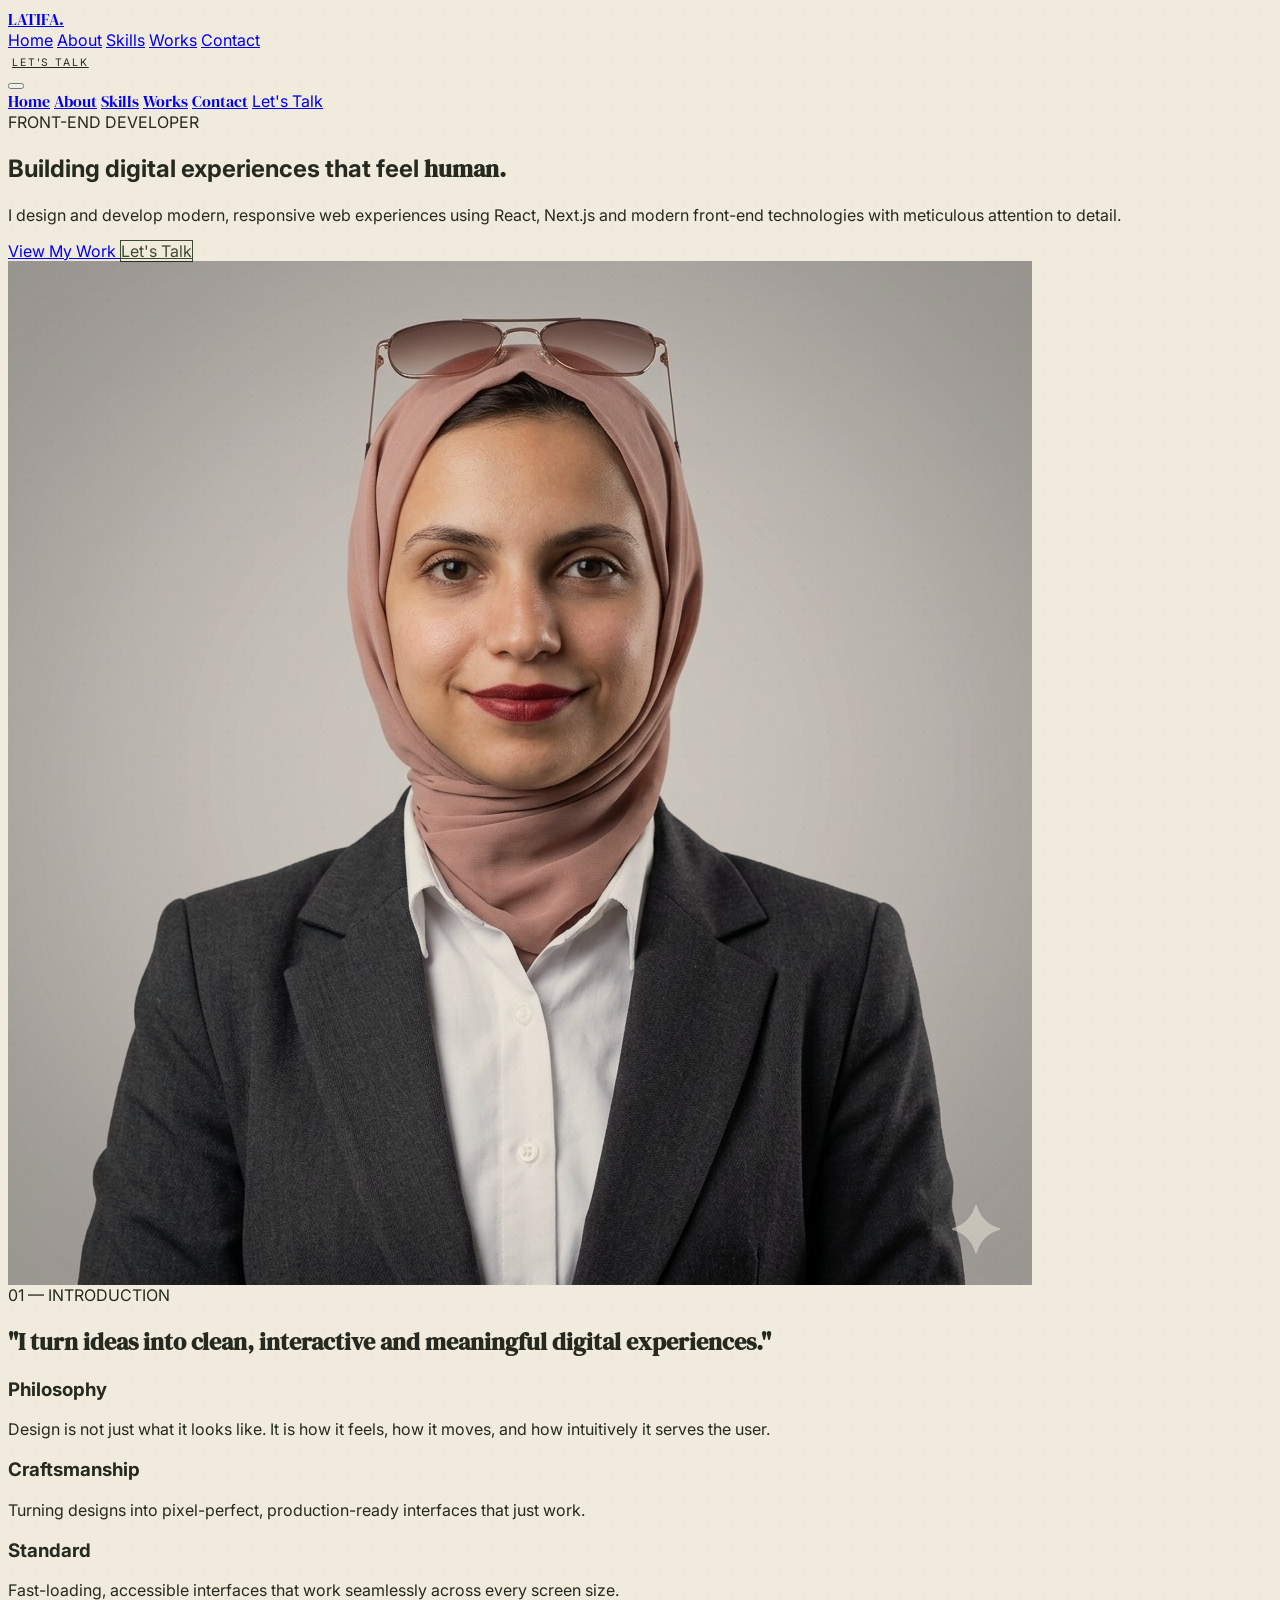
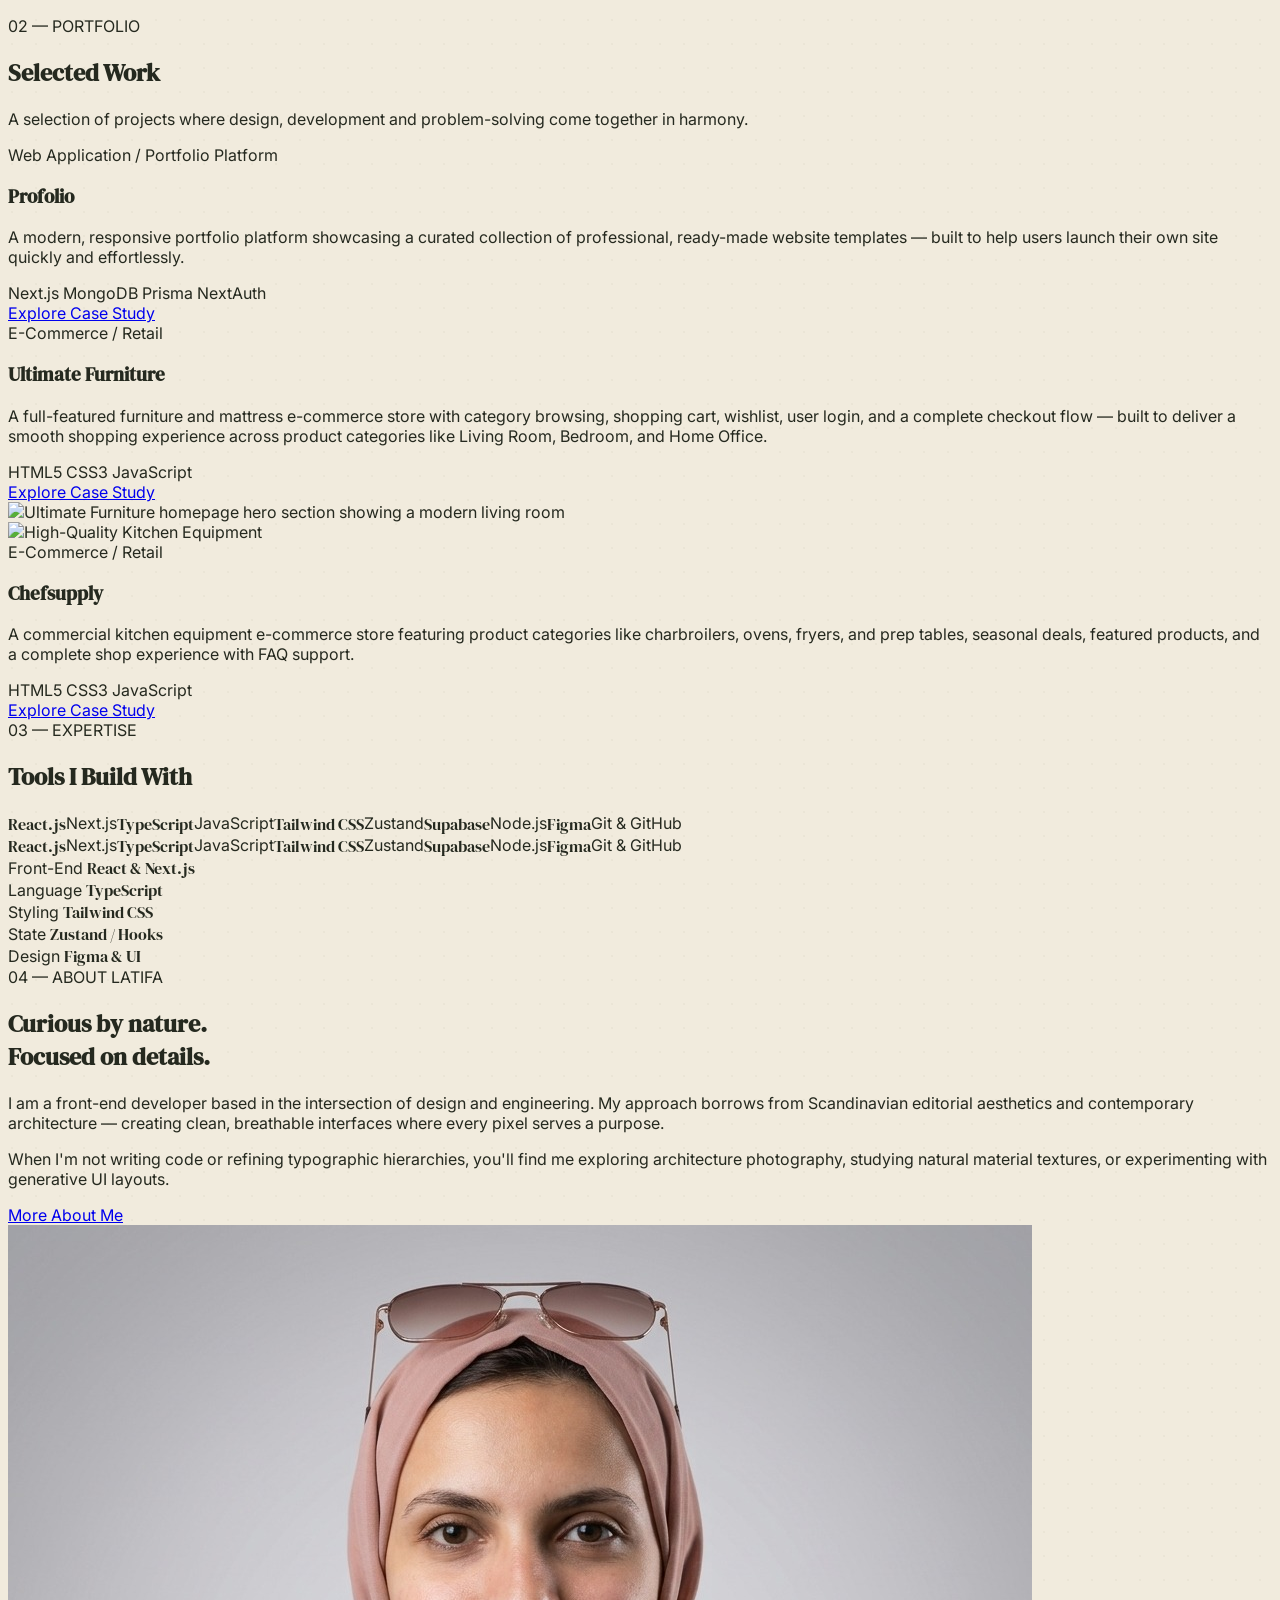
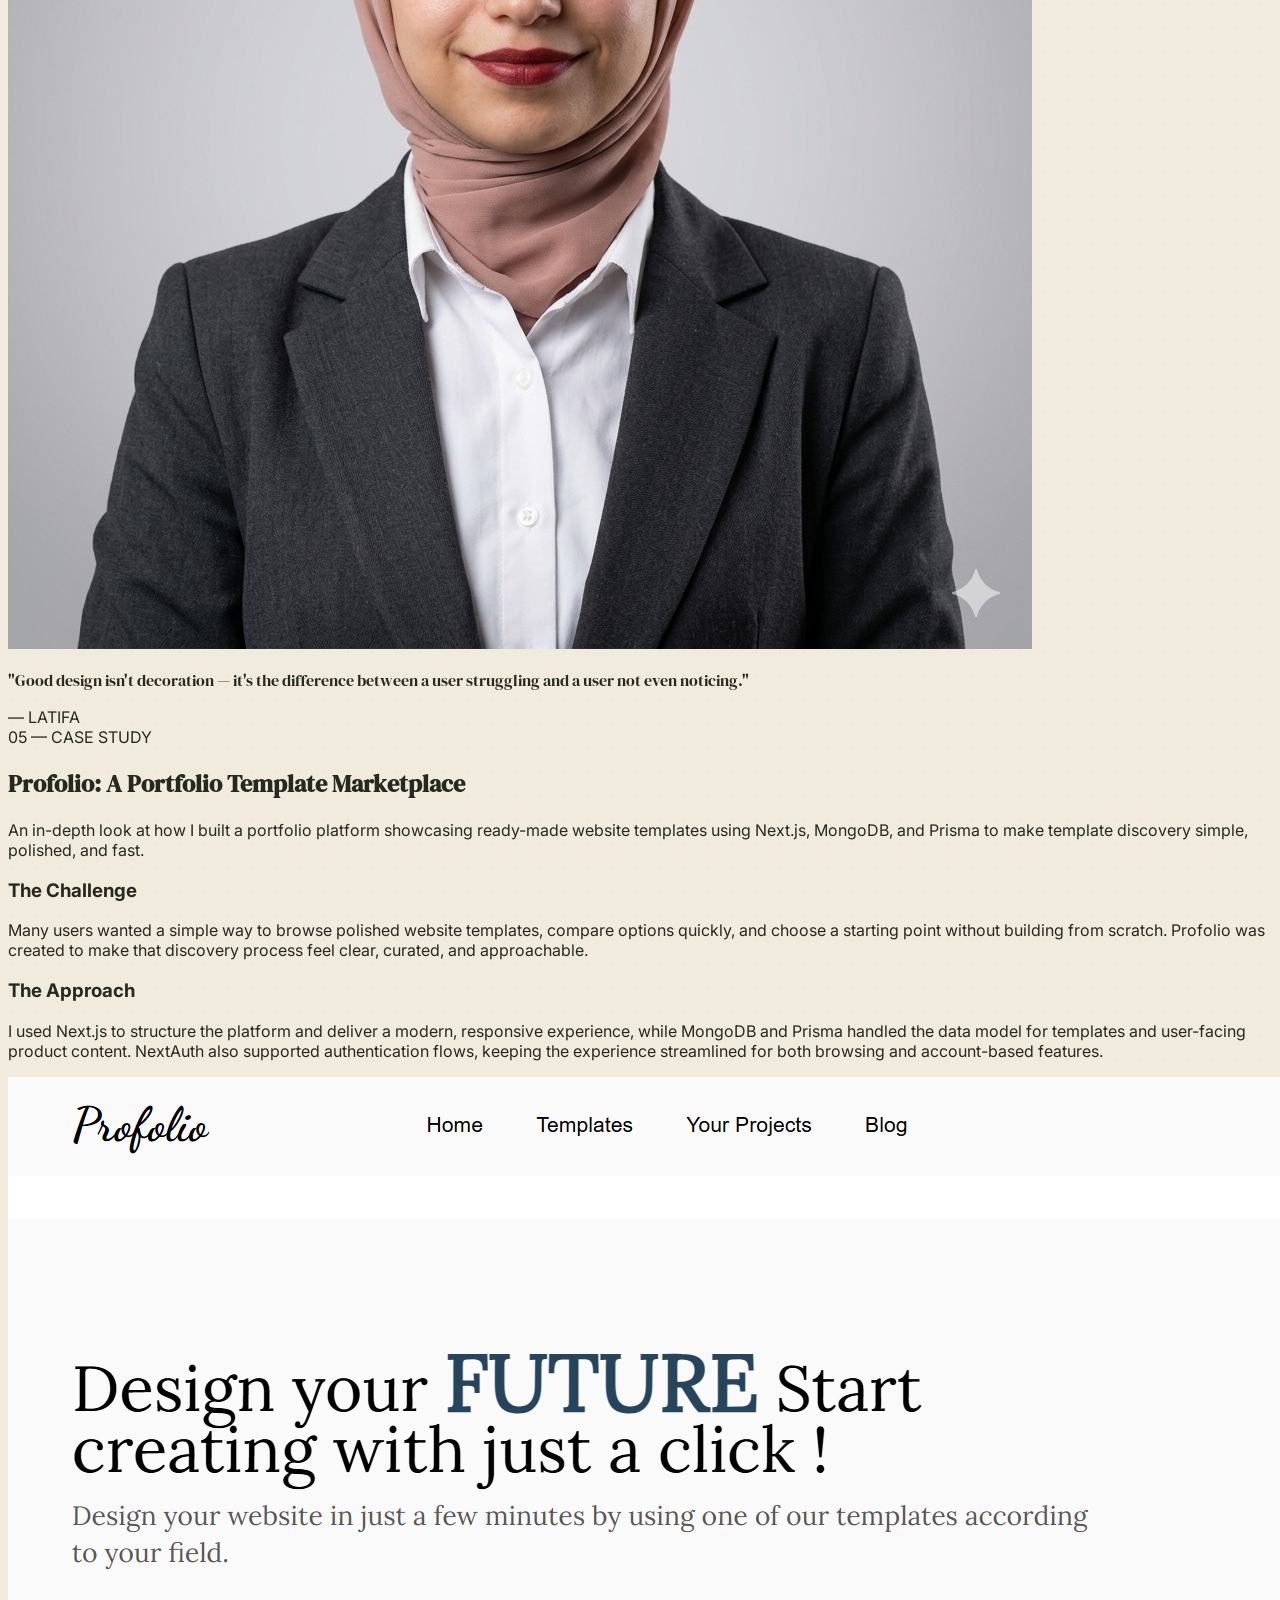
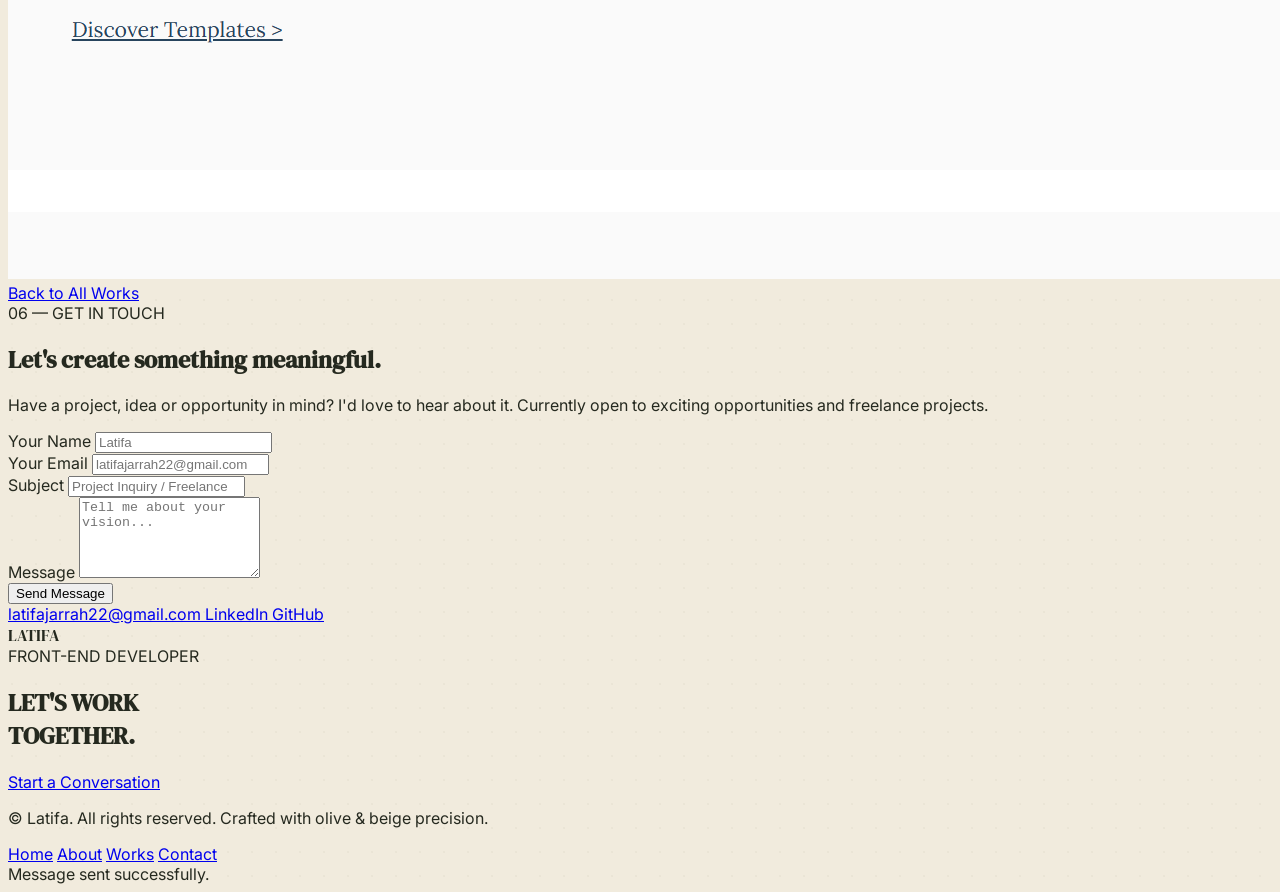
==== index.html @ 16163f0c "Refactor code structure for improved readability and maintainability" ====
<!doctype html>
<html lang="en" class="scroll-smooth">
  <head>
    <meta charset="UTF-8" />
    <meta name="viewport" content="width=device-width, initial-scale=1.0" />
    <meta http-equiv="content-language" content="en" />
    <title>Latifa. — Front-End Developer & Digital Designer</title>
    <meta
      name="description"
      content="Latifa is a front-end developer and digital designer building thoughtful, human-centric web experiences with React, Next.js, and modern creative technologies."
    />
    <meta
      name="keywords"
      content="front-end developer, digital designer, React, Next.js, portfolio, UI/UX, olive and beige aesthetic"
    />
    <meta name="robots" content="index, follow, max-image-preview:large" />
    <meta name="author" content="Latifa" />
    <meta name="generator" content="MotionCraft AI" />
    <meta name="application-name" content="Latifa Portfolio" />

    <meta name="theme-color" content="#3F4932" />
    <meta property="og:type" content="website" />
    <meta
      property="og:title"
      content="Latifa. — Front-End Developer & Digital Designer"
    />
    <meta
      property="og:description"
      content="Latifa is a front-end developer and digital designer building thoughtful, human-centric web experiences with React, Next.js, and modern creative technologies."
    />
    <meta property="og:site_name" content="Latifa." />
    <meta property="og:locale" content="en_US" />

    <meta name="twitter:card" content="summary_large_image" />
    <meta
      name="twitter:title"
      content="Latifa. — Front-End Developer & Digital Designer"
    />
    <meta
      name="twitter:description"
      content="Latifa is a front-end developer and digital designer building thoughtful, human-centric web experiences with React, Next.js, and modern creative technologies."
    />

    <link rel="preconnect" href="https://fonts.googleapis.com" />
    <link rel="preconnect" href="https://fonts.gstatic.com" crossorigin />
    <link
      href="https://fonts.googleapis.com/css2?family=DM+Serif+Display&family=Inter:wght@300;400;500;600&display=swap"
      rel="stylesheet"
    />

    <script src="https://cdn.tailwindcss.com"></script>
    <script src="https://unpkg.com/lucide@0.525.0"></script>

    <style>
      :root {
        --color-primary: #3f4932;
        --color-dark-olive: #293021;
        --color-bg-warm: #f1ebdd;
        --color-bg-soft: #e5ddca;
        --color-bg-light: #f7f3ea;
        --color-text-primary: #25291f;
        --color-text-secondary: #68705b;
        --color-accent: #b5a27a;
        --color-border: #d2c9b5;
      }

      body {
        font-family: "Inter", sans-serif;
        background-color: var(--color-bg-warm);
        color: var(--color-text-primary);
        overflow-x: hidden;
        scrollbar-width: none;
        -ms-overflow-style: none;
      }
      body::-webkit-scrollbar {
        display: none;
      }

      .font-serif-editorial {
        font-family: "DM Serif Display", serif;
      }

      .nav-cta {
        font-size: 0.65rem;
        letter-spacing: 0.18em;
        text-transform: uppercase;
        color: var(--color-text-primary);
        border: none;
        background: transparent;
        padding: 0.35rem 0.25rem;
        transition:
          color 0.3s ease,
          opacity 0.3s ease;
      }

      .nav-cta:hover {
        color: #b5a27a;
      }

      .hero-secondary-cta {
        background: transparent;
        color: #3f4932;
        border: 1px solid #3f4932;
      }

      /* Paper grain texture */
      .paper-texture {
        background-image: radial-gradient(
          rgba(63, 73, 50, 0.04) 1px,
          transparent 0
        );
        background-size: 24px 24px;
      }

      /* Custom cursor */
      .custom-cursor {
        pointer-events: none;
        position: fixed;
        top: 0;
        left: 0;
        z-index: 9999;
        border-radius: 50%;
        transition:
          transform 0.15s ease-out,
          width 0.2s ease,
          height 0.2s ease,
          background-color 0.2s ease;
        transform: translate(-50%, -50%);
      }

      @keyframes marquee {
        0% {
          transform: translateX(0%);
        }
        100% {
          transform: translateX(-50%);
        }
      }

      .animate-marquee {
        display: flex;
        width: 200%;
        animation: marquee 25s linear infinite;
      }
      .animate-marquee:hover {
        animation-play-state: paused;
      }

      .hero-product-img {
        mix-blend-mode: multiply;
        display: block;
      }
    </style>
  </head>
  <body class="paper-texture">
    <!-- Custom Cursor (Desktop Only) -->
    <div
      id="cursor"
      class="custom-cursor hidden lg:block w-3 h-3 bg-[#3F4932] mix-blend-difference"
    ></div>
    <div
      id="cursor-follower"
      class="custom-cursor hidden lg:block w-10 h-10 border border-[#3F4932]/40"
    ></div>

    <!-- Navbar -->
    <header
      class="fixed top-0 left-0 w-full z-50 transition-all duration-300"
      id="navbar"
    >
      <div
        class="max-w-7xl mx-auto px-6 h-20 flex items-center justify-between"
      >
        <a
          href="#home"
          class="font-serif-editorial text-2xl tracking-wider text-[#3F4932] font-bold"
          >LATIFA.</a
        >

        <nav class="hidden md:flex items-center gap-8">
          <a
            href="#home"
            class="nav-link text-sm tracking-widest uppercase text-[#25291F] hover:text-[#B5A27A] transition-colors relative py-1"
            >Home</a
          >
          <a
            href="#about"
            class="nav-link text-sm tracking-widest uppercase text-[#25291F] hover:text-[#B5A27A] transition-colors relative py-1"
            >About</a
          >
          <a
            href="#skills"
            class="nav-link text-sm tracking-widest uppercase text-[#25291F] hover:text-[#B5A27A] transition-colors relative py-1"
            >Skills</a
          >
          <a
            href="#works"
            class="nav-link text-sm tracking-widest uppercase text-[#25291F] hover:text-[#B5A27A] transition-colors relative py-1"
            >Works</a
          >
          <a
            href="#contact"
            class="nav-link text-sm tracking-widest uppercase text-[#25291F] hover:text-[#B5A27A] transition-colors relative py-1"
            >Contact</a
          >
        </nav>

        <div class="hidden md:block">
          <a
            href="mailto:latifajarrah22@gmail.com"
            class="nav-cta interactive-el font-semibold hover:text-[#B5A27A] transition-colors duration-300"
          >
            Let's Talk
          </a>
        </div>

        <!-- Mobile Menu Button -->
        <button
          id="menuBtn"
          class="md:hidden text-[#3F4932] p-2 focus:outline-none"
          aria-label="Toggle menu"
        >
          <i data-lucide="menu" class="w-6 h-6"></i>
        </button>
      </div>
    </header>

    <!-- Mobile Menu Overlay -->
    <div
      id="mobileMenu"
      class="fixed inset-0 bg-[#F1EBDD] z-40 flex flex-col justify-center items-center gap-6 text-center transform translate-x-full transition-transform duration-500 md:hidden"
    >
      <a
        href="#home"
        class="mobile-link font-serif-editorial text-3xl text-[#3F4932]"
        >Home</a
      >
      <a
        href="#about"
        class="mobile-link font-serif-editorial text-3xl text-[#3F4932]"
        >About</a
      >
      <a
        href="#skills"
        class="mobile-link font-serif-editorial text-3xl text-[#3F4932]"
        >Skills</a
      >
      <a
        href="#works"
        class="mobile-link font-serif-editorial text-3xl text-[#3F4932]"
        >Works</a
      >
      <a
        href="#contact"
        class="mobile-link font-serif-editorial text-3xl text-[#3F4932]"
        >Contact</a
      >
      <a
        href="mailto:latifajarrah22@gmail.com"
        class="mt-4 px-8 py-3 bg-[#3F4932] text-[#F1EBDD] text-sm uppercase tracking-widest rounded-full"
        >Let's Talk</a
      >
    </div>

    <main id="home">
      <!-- SECTION 1: MOTION CANVAS HERO -->
      <section
        id="motionSection"
        class="relative bg-[#F1EBDD] pt-20 overflow-hidden"
      >
        <!-- Loading Screen -->
        <div
          id="ls"
          class="absolute inset-0 z-30 bg-[#F1EBDD] flex flex-col items-center justify-center transition-opacity duration-500"
        >
          <div class="font-serif-editorial text-3xl text-[#3F4932] mb-4">
            LATIFA.
          </div>
          <div class="w-48 h-[2px] bg-[#D2C9B5] relative overflow-hidden">
            <div
              id="lb"
              class="absolute left-0 top-0 h-full bg-[#3F4932] w-0 transition-all duration-150"
            ></div>
          </div>
          <p
            id="lt"
            class="text-xs uppercase tracking-widest text-[#68705B] mt-3"
          >
            Loading 0%
          </p>
        </div>

        <div
          class="sticky top-0 pt-20 pb-28 w-full flex items-center justify-center overflow-hidden"
        >
          <!-- <canvas id="motionCanvas" class="absolute inset-0 w-full h-full object-cover opacity-90"></canvas> -->

          <div class="relative z-10 max-w-7xl mx-auto px-6 w-full">
            <div
              class="flex flex-col lg:flex-row items-center lg:items-center gap-8 w-full"
            >
              <div class="lg:w-1/2 text-center lg:text-left">
                <div
                  id="mLabel"
                  class="opacity-0 transition-opacity duration-700 inline-block text-xs uppercase tracking-[0.25em] text-[#68705B] bg-[#E5DDCA]/80 backdrop-blur px-4 py-1.5 rounded-full mb-6 border border-[#D2C9B5]"
                >
                  FRONT-END DEVELOPER
                </div>

                <h1
                  id="mTitle"
                  class="opacity-0 transition-opacity duration-700 text-4xl md:text-6xl lg:text-7xl font-light text-[#25291F] tracking-tight leading-[1.08] mb-6"
                >
                  Building digital experiences that feel
                  <span class="font-serif-editorial italic text-[#3F4932]"
                    >human.</span
                  >
                </h1>

                <p
                  id="mSub"
                  class="opacity-0 transition-opacity duration-700 max-w-xl mx-auto lg:mx-0 text-sm md:text-base text-[#4A4A4A] font-light leading-relaxed mb-6"
                >
                  I design and develop modern, responsive web experiences using
                  React, Next.js and modern front-end technologies with
                  meticulous attention to detail.
                </p>

                <div
                  id="mCta"
                  class="opacity-0 transition-opacity duration-700 flex flex-col sm:flex-row items-center lg:items-start justify-center lg:justify-start gap-4"
                >
                  <a
                    href="#works"
                    class="interactive-el w-full sm:w-auto px-8 py-4 bg-[#3F4932] text-[#F1EBDD] text-xs font-semibold uppercase tracking-widest rounded-full hover:bg-[#293021] transition-all duration-300 flex items-center justify-center gap-3 group"
                  >
                    <span>View My Work</span>
                    <i
                      data-lucide="arrow-right"
                      class="w-4 h-4 group-hover:translate-x-1 transition-transform"
                    ></i>
                  </a>
                  <a
                    href="#contact"
                    class="hero-secondary-cta interactive-el w-full sm:w-auto px-8 py-4 text-xs font-semibold uppercase tracking-widest rounded-full hover:bg-[#3F4932] hover:text-[#F1EBDD] transition-all duration-300"
                  >
                    Let's Talk
                  </a>
                </div>
              </div>

              <div class="lg:w-1/2 flex justify-center lg:justify-end">
                <img
                  id="heroImage"
                  src="assets/images/latifa.jpeg"
                  alt="Latifa portrait"
                  class="hero-product-img rounded-2xl border border-[#D2C9B5] w-72 md:w-96 lg:w-[520px] object-cover shadow-lg z-20"
                />
              </div>
            </div>
          </div>
        </div>
      </section>

      <!-- SECTION 2: INTRO STATEMENT -->
      <section
        class="py-32 bg-[#E5DDCA] text-[#25291F] relative overflow-hidden"
      >
        <div class="max-w-5xl mx-auto px-6">
          <span
            class="text-xs font-semibold uppercase tracking-[0.2em] text-[#68705B] block mb-6"
            >01 — INTRODUCTION</span
          >
          <h2
            class="font-serif-editorial text-4xl md:text-6xl lg:text-7xl leading-[1.15] text-[#25291F] font-normal"
          >
            "I turn ideas into clean, interactive and meaningful digital
            experiences."
          </h2>
          <div
            class="mt-12 grid grid-cols-1 md:grid-cols-3 gap-8 pt-12 border-t border-[#D2C9B5]"
          >
            <div>
              <h3
                class="text-xs uppercase tracking-widest text-[#68705B] mb-2 font-semibold"
              >
                Philosophy
              </h3>
              <p class="text-sm text-[#25291F] leading-relaxed">
                Design is not just what it looks like. It is how it feels, how
                it moves, and how intuitively it serves the user.
              </p>
            </div>
            <div>
              <h3
                class="text-xs uppercase tracking-widest text-[#68705B] mb-2 font-semibold"
              >
                Craftsmanship
              </h3>
              <p class="text-sm text-[#25291F] leading-relaxed">
                Turning designs into pixel-perfect, production-ready interfaces
                that just work.
              </p>
            </div>
            <div>
              <h3
                class="text-xs uppercase tracking-widest text-[#68705B] mb-2 font-semibold"
              >
                Standard
              </h3>
              <p class="text-sm text-[#25291F] leading-relaxed">
                Fast-loading, accessible interfaces that work seamlessly across
                every screen size.
              </p>
            </div>
          </div>
        </div>
      </section>

      <!-- SECTION 3: FEATURED WORK -->
      <section id="works" class="py-32 bg-[#F1EBDD] text-[#25291F]">
        <div class="max-w-7xl mx-auto px-6">
          <div
            class="flex flex-col md:flex-row md:items-end justify-between mb-20"
          >
            <div>
              <span
                class="text-xs font-semibold uppercase tracking-[0.2em] text-[#68705B] block mb-3"
                >02 — PORTFOLIO</span
              >
              <h2
                class="font-serif-editorial text-4xl md:text-6xl text-[#3F4932]"
              >
                Selected Work
              </h2>
            </div>
            <p
              class="text-[#68705B] max-w-md mt-4 md:mt-0 text-sm md:text-base leading-relaxed"
            >
              A selection of projects where design, development and
              problem-solving come together in harmony.
            </p>
          </div>

          <!-- Asymmetric Project Layout -->
          <div class="space-y-24">
            <!-- Project 01 -->
            <article
              class="group grid grid-cols-1 lg:grid-cols-12 gap-8 items-center"
            >
              <div
                class="lg:col-span-7 overflow-hidden rounded-2xl border border-[#D2C9B5] relative aspect-[1/1] lg:aspect-[1.2/1] bg-[#E5DDCA]"
              >
                <div
                  class="absolute inset-0 bg-cover bg-center group-hover:scale-[1.02] transition-transform duration-700"
                  style="
                    background-image: url(&quot;assets/images/image.png&quot;);
                  "
                ></div>
                <div
                  class="absolute inset-0 bg-gradient-to-r from-[#293021]/20 via-transparent to-transparent"
                ></div>
                <div
                  class="absolute inset-0 bg-[#3F4932]/10 opacity-0 group-hover:opacity-100 transition-opacity duration-500"
                ></div>
              </div>
              <div
                class="lg:col-span-5 lg:pl-6 lg:pr-2 flex flex-col justify-center"
              >
                <span
                  class="text-xs uppercase tracking-widest text-[#68705B] block mb-2"
                  >Web Application / Portfolio Platform</span
                >
                <h3
                  class="font-serif-editorial text-3xl md:text-4xl text-[#3F4932] mb-4"
                >
                  Profolio
                </h3>
                <p
                  class="text-[#4A4A4A] text-sm md:text-base leading-relaxed mb-6"
                >
                  A modern, responsive portfolio platform showcasing a curated
                  collection of professional, ready-made website templates —
                  built to help users launch their own site quickly and
                  effortlessly.
                </p>
                <div class="flex flex-wrap gap-2 mb-8">
                  <span
                    class="text-xs px-3 py-1 rounded-full border border-[#D2C9B5] text-[#25291F]"
                    >Next.js</span
                  >
                  <span
                    class="text-xs px-3 py-1 rounded-full border border-[#D2C9B5] text-[#25291F]"
                    >MongoDB</span
                  >
                  <span
                    class="text-xs px-3 py-1 rounded-full border border-[#D2C9B5] text-[#25291F]"
                    >Prisma</span
                  >
                  <span
                    class="text-xs px-3 py-1 rounded-full border border-[#D2C9B5] text-[#25291F]"
                    >NextAuth</span
                  >
                </div>
                <a
                  href="https://github.com/LatifaAlJarrah/Profolio"
                  class="interactive-el inline-flex items-center gap-3 text-xs uppercase tracking-widest font-semibold text-[#3F4932] group-hover:text-[#B5A27A] transition-colors"
                >
                  <span>Explore Case Study</span>
                  <i
                    data-lucide="arrow-right"
                    class="w-4 h-4 transform group-hover:translate-x-1 transition-transform"
                  ></i>
                </a>
              </div>
            </article>

            <!-- Project 02 (Reversed) -->
            <article
              class="group grid grid-cols-1 lg:grid-cols-12 gap-8 items-center"
            >
              <div class="lg:col-span-5 lg:pr-6 order-2 lg:order-1">
                <span
                  class="text-xs uppercase tracking-widest text-[#68705B] block mb-2"
                  >E-Commerce / Retail</span
                >
                <h3
                  class="font-serif-editorial text-3xl md:text-4xl text-[#3F4932] mb-4"
                >
                  Ultimate Furniture
                </h3>
                <p
                  class="text-[#68705B] text-sm md:text-base leading-relaxed mb-6"
                >
                  A full-featured furniture and mattress e-commerce store with
                  category browsing, shopping cart, wishlist, user login, and a
                  complete checkout flow — built to deliver a smooth shopping
                  experience across product categories like Living Room,
                  Bedroom, and Home Office.
                </p>
                <div class="flex flex-wrap gap-2 mb-8">
                  <span
                    class="text-xs px-3 py-1 rounded-full border border-[#D2C9B5] text-[#25291F]"
                    >HTML5</span
                  >
                  <span
                    class="text-xs px-3 py-1 rounded-full border border-[#D2C9B5] text-[#25291F]"
                    >CSS3</span
                  >
                  <span
                    class="text-xs px-3 py-1 rounded-full border border-[#D2C9B5] text-[#25291F]"
                    >JavaScript</span
                  >
                </div>
                <a
                  href="https://furniture-store-snowy-ten.vercel.app/"
                  class="interactive-el inline-flex items-center gap-3 text-xs uppercase tracking-widest font-semibold text-[#3F4932] group-hover:text-[#B5A27A] transition-colors"
                >
                  <span>Explore Case Study</span>
                  <i
                    data-lucide="arrow-right"
                    class="w-4 h-4 transform group-hover:translate-x-1 transition-transform"
                  ></i>
                </a>
              </div>
              <div
                class="lg:col-span-7 overflow-hidden rounded-2xl border border-[#D2C9B5] relative aspect-[16/10] bg-[#E5DDCA] order-1 lg:order-2"
              >
                <img
                  src="https://furniture-store-snowy-ten.vercel.app/src/assets/images/home-slide1.jpg"
                  alt="Ultimate Furniture homepage hero section showing a modern living room"
                  class="w-full h-full object-cover group-hover:scale-105 transition-transform duration-700 filter saturate-[0.85] group-hover:saturate-100"
                  loading="lazy"
                />
                <div
                  class="absolute inset-0 bg-[#3F4932]/10 opacity-0 group-hover:opacity-100 transition-opacity duration-500"
                ></div>
              </div>
            </article>

            <!-- Project 03 (Full-Width Immersive) -->
            <article
              class="group relative rounded-2xl overflow-hidden border border-[#D2C9B5] bg-[#E5DDCA] aspect-[21/9]"
            >
              <img
                src="https://chef-supply-mocha.vercel.app/src/assets/images/banner-image.jpg"
                alt="High-Quality Kitchen Equipment"
                class="w-full h-full object-cover group-hover:scale-105 transition-transform duration-700 filter saturate-[0.85] group-hover:saturate-100"
                loading="lazy"
              />
              <div
                class="absolute inset-0 bg-gradient-to-t from-[#293021]/90 via-[#293021]/30 to-transparent flex flex-col justify-end p-8 md:p-12"
              >
                <span
                  class="text-xs uppercase tracking-widest text-[#B5A27A] block mb-2"
                  >E-Commerce / Retail</span
                >
                <h3
                  class="font-serif-editorial text-3xl md:text-5xl text-[#F1EBDD] mb-4"
                >
                  Chefsupply
                </h3>
                <p
                  class="text-[#E5DDCA] text-sm md:text-base max-w-2xl leading-relaxed mb-6"
                >
                  A commercial kitchen equipment e-commerce store featuring
                  product categories like charbroilers, ovens, fryers, and prep
                  tables, seasonal deals, featured products, and a complete shop
                  experience with FAQ support.
                </p>
                <div class="flex items-center justify-between flex-wrap gap-4">
                  <div class="flex flex-wrap gap-2">
                    <span
                      class="text-xs px-3 py-1 rounded-full border border-[#B5A27A]/30 text-[#F1EBDD]"
                      >HTML5</span
                    >
                    <span
                      class="text-xs px-3 py-1 rounded-full border border-[#B5A27A]/30 text-[#F1EBDD]"
                      >CSS3</span
                    >
                    <span
                      class="text-xs px-3 py-1 rounded-full border border-[#B5A27A]/30 text-[#F1EBDD]"
                      >JavaScript</span
                    >
                  </div>
                  <a
                    href="https://chef-supply-mocha.vercel.app/"
                    class="interactive-el inline-flex items-center gap-3 text-xs uppercase tracking-widest font-semibold text-[#F1EBDD] hover:text-[#B5A27A] transition-colors"
                  >
                    <span>Explore Case Study</span>
                    <i
                      data-lucide="arrow-right"
                      class="w-4 h-4 transform group-hover:translate-x-1 transition-transform"
                    ></i>
                  </a>
                </div>
              </div>
            </article>
          </div>
        </div>
      </section>

      <!-- SECTION 4: SKILLS MARQUEE -->
      <section
        id="skills"
        class="py-28 bg-[#3F4932] text-[#F1EBDD] overflow-hidden"
      >
        <div class="max-w-7xl mx-auto px-6 mb-16 text-center">
          <span
            class="text-xs font-semibold uppercase tracking-[0.2em] text-[#B5A27A] block mb-3"
            >03 — EXPERTISE</span
          >
          <h2 class="font-serif-editorial text-4xl md:text-5xl text-[#F1EBDD]">
            Tools I Build With
          </h2>
        </div>

        <!-- Scrolling Marquee -->
        <div
          class="relative w-full overflow-hidden flex whitespace-nowrap py-4 border-y border-[#B5A27A]/20"
        >
          <div class="animate-marquee flex gap-8 items-center">
            <span
              class="text-2xl md:text-4xl font-serif-editorial italic text-[#B5A27A] px-6"
              >React.js</span
            >
            <span class="text-2xl md:text-4xl font-light tracking-wider px-6"
              >Next.js</span
            >
            <span
              class="text-2xl md:text-4xl font-serif-editorial italic text-[#B5A27A] px-6"
              >TypeScript</span
            >
            <span class="text-2xl md:text-4xl font-light tracking-wider px-6"
              >JavaScript</span
            >
            <span
              class="text-2xl md:text-4xl font-serif-editorial italic text-[#B5A27A] px-6"
              >Tailwind CSS</span
            >
            <span class="text-2xl md:text-4xl font-light tracking-wider px-6"
              >Zustand</span
            >
            <span
              class="text-2xl md:text-4xl font-serif-editorial italic text-[#B5A27A] px-6"
              >Supabase</span
            >
            <span class="text-2xl md:text-4xl font-light tracking-wider px-6"
              >Node.js</span
            >
            <span
              class="text-2xl md:text-4xl font-serif-editorial italic text-[#B5A27A] px-6"
              >Figma</span
            >
            <span class="text-2xl md:text-4xl font-light tracking-wider px-6"
              >Git & GitHub</span
            >
          </div>
          <div
            class="animate-marquee flex gap-8 items-center"
            aria-hidden="true"
          >
            <span
              class="text-2xl md:text-4xl font-serif-editorial italic text-[#B5A27A] px-6"
              >React.js</span
            >
            <span class="text-2xl md:text-4xl font-light tracking-wider px-6"
              >Next.js</span
            >
            <span
              class="text-2xl md:text-4xl font-serif-editorial italic text-[#B5A27A] px-6"
              >TypeScript</span
            >
            <span class="text-2xl md:text-4xl font-light tracking-wider px-6"
              >JavaScript</span
            >
            <span
              class="text-2xl md:text-4xl font-serif-editorial italic text-[#B5A27A] px-6"
              >Tailwind CSS</span
            >
            <span class="text-2xl md:text-4xl font-light tracking-wider px-6"
              >Zustand</span
            >
            <span
              class="text-2xl md:text-4xl font-serif-editorial italic text-[#B5A27A] px-6"
              >Supabase</span
            >
            <span class="text-2xl md:text-4xl font-light tracking-wider px-6"
              >Node.js</span
            >
            <span
              class="text-2xl md:text-4xl font-serif-editorial italic text-[#B5A27A] px-6"
              >Figma</span
            >
            <span class="text-2xl md:text-4xl font-light tracking-wider px-6"
              >Git & GitHub</span
            >
          </div>
        </div>

        <!-- Static Tag Grid -->
        <div
          class="max-w-5xl mx-auto px-6 mt-16 grid grid-cols-2 sm:grid-cols-3 md:grid-cols-5 gap-4"
        >
          <div
            class="border border-[#B5A27A]/30 rounded-xl p-4 text-center hover:bg-[#F1EBDD] hover:text-[#3F4932] transition-all duration-300"
          >
            <span class="text-xs uppercase tracking-widest block font-medium"
              >Front-End</span
            >
            <span class="text-sm font-serif-editorial mt-1 block"
              >React & Next.js</span
            >
          </div>
          <div
            class="border border-[#B5A27A]/30 rounded-xl p-4 text-center hover:bg-[#F1EBDD] hover:text-[#3F4932] transition-all duration-300"
          >
            <span class="text-xs uppercase tracking-widest block font-medium"
              >Language</span
            >
            <span class="text-sm font-serif-editorial mt-1 block"
              >TypeScript</span
            >
          </div>
          <div
            class="border border-[#B5A27A]/30 rounded-xl p-4 text-center hover:bg-[#F1EBDD] hover:text-[#3F4932] transition-all duration-300"
          >
            <span class="text-xs uppercase tracking-widest block font-medium"
              >Styling</span
            >
            <span class="text-sm font-serif-editorial mt-1 block"
              >Tailwind CSS</span
            >
          </div>
          <div
            class="border border-[#B5A27A]/30 rounded-xl p-4 text-center hover:bg-[#F1EBDD] hover:text-[#3F4932] transition-all duration-300"
          >
            <span class="text-xs uppercase tracking-widest block font-medium"
              >State</span
            >
            <span class="text-sm font-serif-editorial mt-1 block"
              >Zustand / Hooks</span
            >
          </div>
          <div
            class="border border-[#B5A27A]/30 rounded-xl p-4 text-center hover:bg-[#F1EBDD] hover:text-[#3F4932] transition-all duration-300"
          >
            <span class="text-xs uppercase tracking-widest block font-medium"
              >Design</span
            >
            <span class="text-sm font-serif-editorial mt-1 block"
              >Figma & UI</span
            >
          </div>
        </div>
      </section>

      <!-- SECTION 5: ABOUT PREVIEW -->
      <section id="about" class="py-32 bg-[#F1EBDD] text-[#25291F]">
        <div class="max-w-7xl mx-auto px-6">
          <div class="grid grid-cols-1 lg:grid-cols-12 gap-12 items-center">
            <div class="lg:col-span-6">
              <span
                class="text-xs font-semibold uppercase tracking-[0.2em] text-[#68705B] block mb-3"
                >04 — ABOUT LATIFA</span
              >
              <h2
                class="font-serif-editorial text-4xl md:text-6xl text-[#3F4932] leading-[1.15] mb-8"
              >
                Curious by nature.<br />Focused on details.
              </h2>
              <div class="w-20 h-[1px] bg-[#D2C9B5] mb-8"></div>
              <p class="text-[#4A4A4A] text-base leading-relaxed mb-6">
                I am a front-end developer based in the intersection of design
                and engineering. My approach borrows from Scandinavian editorial
                aesthetics and contemporary architecture — creating clean,
                breathable interfaces where every pixel serves a purpose.
              </p>
              <p class="text-[#4A4A4A] text-base leading-relaxed mb-10">
                When I'm not writing code or refining typographic hierarchies,
                you'll find me exploring architecture photography, studying
                natural material textures, or experimenting with generative UI
                layouts.
              </p>
              <a
                href="#about-detail"
                class="interactive-el inline-flex items-center gap-3 text-xs uppercase tracking-widest font-semibold text-[#3F4932] hover:text-[#B5A27A] group"
              >
                <span>More About Me</span>
                <i
                  data-lucide="arrow-right"
                  class="w-4 h-4 transform group-hover:translate-x-1 transition-transform"
                ></i>
              </a>
            </div>

            <div class="lg:col-span-6 relative">
              <div class="relative mx-auto max-w-md lg:max-w-none">
                <div
                  class="aspect-[4/5] rounded-2xl overflow-hidden border border-[#D2C9B5] shadow-sm bg-[#E5DDCA]"
                >
                  <img
                    src="assets/images/latifa.jpeg"
                    alt="Latifa portrait"
                    class="w-full h-full object-cover filter saturate-[0.85]"
                    loading="lazy"
                  />
                </div>
                <div
                  class="absolute -bottom-6 -left-6 bg-[#3F4932] text-[#F1EBDD] p-6 rounded-2xl max-w-xs shadow-lg hidden sm:block"
                >
                  <p class="font-serif-editorial italic text-lg mb-1">
                    "Good design isn't decoration — it's the difference between
                    a user struggling and a user not even noticing."
                  </p>
                  <span
                    class="text-[10px] uppercase tracking-widest text-[#B5A27A]"
                    >— LATIFA</span
                  >
                </div>
              </div>
            </div>
          </div>
        </div>
      </section>

      <!-- SECTION 6: PROJECT CASE STUDY HIGHLIGHT -->
      <section id="project-detail" class="py-32 bg-[#E5DDCA] text-[#25291F]">
        <div class="max-w-5xl mx-auto px-6">
          <span
            class="text-xs font-semibold uppercase tracking-[0.2em] text-[#68705B] block mb-3"
            >05 — CASE STUDY</span
          >
          <h2
            class="font-serif-editorial text-4xl md:text-6xl text-[#3F4932] mb-6"
          >
            Profolio: A Portfolio Template Marketplace
          </h2>
          <p class="text-lg text-[#68705B] leading-relaxed mb-12">
            An in-depth look at how I built a portfolio platform showcasing
            ready-made website templates using Next.js, MongoDB, and Prisma to
            make template discovery simple, polished, and fast.
          </p>

          <div class="grid grid-cols-1 md:grid-cols-2 gap-8 mb-16">
            <div class="bg-[#F1EBDD] p-8 rounded-2xl border border-[#D2C9B5]">
              <h3
                class="text-xs uppercase tracking-widest font-semibold text-[#3F4932] mb-3"
              >
                The Challenge
              </h3>
              <p class="text-sm text-[#4A4A4A] leading-relaxed">
                Many users wanted a simple way to browse polished website
                templates, compare options quickly, and choose a starting point
                without building from scratch. Profolio was created to make that
                discovery process feel clear, curated, and approachable.
              </p>
            </div>
            <div class="bg-[#F1EBDD] p-8 rounded-2xl border border-[#D2C9B5]">
              <h3
                class="text-xs uppercase tracking-widest font-semibold text-[#3F4932] mb-3"
              >
                The Approach
              </h3>
              <p class="text-sm text-[#4A4A4A] leading-relaxed">
                I used Next.js to structure the platform and deliver a modern,
                responsive experience, while MongoDB and Prisma handled the data
                model for templates and user-facing product content. NextAuth
                also supported authentication flows, keeping the experience
                streamlined for both browsing and account-based features.
              </p>
            </div>
          </div>

          <div
            class="rounded-2xl overflow-hidden border border-[#D2C9B5] aspect-[16/9] mb-12 bg-[#F1EBDD]"
          >
            <img
              src="assets/images/image.png"
              alt="Profolio homepage and template gallery interface"
              class="w-full h-full object-cover"
              loading="lazy"
            />
          </div>

          <div class="text-center">
            <a
              href="#works"
              class="interactive-el inline-flex items-center gap-2 text-xs uppercase tracking-widest font-semibold text-[#3F4932] hover:text-[#B5A27A]"
            >
              <i data-lucide="arrow-left" class="w-4 h-4"></i>
              <span>Back to All Works</span>
            </a>
          </div>
        </div>
      </section>

      <!-- SECTION 7: CONTACT -->
      <section id="contact" class="py-32 bg-[#3F4932] text-[#F1EBDD] relative">
        <div class="max-w-4xl mx-auto px-6">
          <div class="text-center mb-16">
            <span
              class="text-xs font-semibold uppercase tracking-[0.2em] text-[#B5A27A] block mb-3"
              >06 — GET IN TOUCH</span
            >
            <h2
              class="font-serif-editorial text-4xl md:text-6xl text-[#F1EBDD] mb-4"
            >
              Let's create something meaningful.
            </h2>
            <p
              class="text-[#E5DDCA]/80 text-sm md:text-base max-w-lg mx-auto leading-relaxed"
            >
              Have a project, idea or opportunity in mind? I'd love to hear
              about it. Currently open to exciting opportunities and freelance
              projects.
            </p>
          </div>

          <form
            id="contactForm"
            class="space-y-6 max-w-2xl mx-auto bg-[#293021] p-8 md:p-12 rounded-2xl border border-[#B5A27A]/30"
          >
            <div class="grid grid-cols-1 md:grid-cols-2 gap-6">
              <div>
                <label
                  for="name"
                  class="block text-xs uppercase tracking-widest text-[#B5A27A] mb-2"
                  >Your Name</label
                >
                <input
                  type="text"
                  id="name"
                  required
                  class="w-full bg-[#3F4932]/50 border border-[#B5A27A]/30 rounded-lg px-4 py-3 text-[#F1EBDD] focus:outline-none focus:border-[#B5A27A] transition-colors text-sm"
                  placeholder="Latifa"
                />
              </div>
              <div>
                <label
                  for="email"
                  class="block text-xs uppercase tracking-widest text-[#B5A27A] mb-2"
                  >Your Email</label
                >
                <input
                  type="email"
                  id="email"
                  required
                  class="w-full bg-[#3F4932]/50 border border-[#B5A27A]/30 rounded-lg px-4 py-3 text-[#F1EBDD] focus:outline-none focus:border-[#B5A27A] transition-colors text-sm"
                  placeholder="latifajarrah22@gmail.com"
                />
              </div>
            </div>
            <div>
              <label
                for="subject"
                class="block text-xs uppercase tracking-widest text-[#B5A27A] mb-2"
                >Subject</label
              >
              <input
                type="text"
                id="subject"
                required
                class="w-full bg-[#3F4932]/50 border border-[#B5A27A]/30 rounded-lg px-4 py-3 text-[#F1EBDD] focus:outline-none focus:border-[#B5A27A] transition-colors text-sm"
                placeholder="Project Inquiry / Freelance"
              />
            </div>
            <div>
              <label
                for="message"
                class="block text-xs uppercase tracking-widest text-[#B5A27A] mb-2"
                >Message</label
              >
              <textarea
                id="message"
                rows="5"
                required
                class="w-full bg-[#3F4932]/50 border border-[#B5A27A]/30 rounded-lg px-4 py-3 text-[#F1EBDD] focus:outline-none focus:border-[#B5A27A] transition-colors text-sm resize-none"
                placeholder="Tell me about your vision..."
              ></textarea>
            </div>
            <button
              type="submit"
              class="interactive-el w-full py-4 bg-[#F1EBDD] text-[#25291F] text-xs font-semibold uppercase tracking-widest rounded-lg hover:bg-[#B5A27A] hover:text-[#25291F] transition-all duration-300"
            >
              Send Message
            </button>
          </form>

          <!-- Contact Links / Details -->
          <div
            class="mt-16 flex flex-wrap justify-center items-center gap-8 text-sm text-[#E5DDCA]"
          >
            <a
              href="mailto:latifajarrah22@gmail.com"
              class="interactive-el hover:text-[#B5A27A] transition-colors flex items-center gap-2"
            >
              <i data-lucide="mail" class="w-4 h-4 text-[#B5A27A]"></i>
              <span>latifajarrah22@gmail.com</span>
            </a>
            <a
              href="https://www.linkedin.com/in/latifaaljarrah/"
              target="_blank"
              rel="noopener noreferrer"
              class="interactive-el hover:text-[#B5A27A] transition-colors flex items-center gap-2"
            >
              <i data-lucide="linkedin" class="w-4 h-4 text-[#B5A27A]"></i>
              <span>LinkedIn</span>
            </a>
            <a
              href="https://github.com/LatifaAlJarrah"
              target="_blank"
              rel="noopener noreferrer"
              class="interactive-el hover:text-[#B5A27A] transition-colors flex items-center gap-2"
            >
              <i data-lucide="github" class="w-4 h-4 text-[#B5A27A]"></i>
              <span>GitHub</span>
            </a>
          </div>
        </div>
      </section>
    </main>

    <!-- Footer -->
    <footer
      class="bg-[#293021] text-[#F1EBDD] py-20 relative overflow-hidden border-t border-[#3F4932]"
    >
      <!-- Oversized watermark background -->
      <div
        class="absolute inset-0 flex items-center justify-center pointer-events-none select-none opacity-[0.03]"
      >
        <span
          class="font-serif-editorial text-[22vw] tracking-wider text-[#F1EBDD]"
          >LATIFA</span
        >
      </div>

      <div class="max-w-7xl mx-auto px-6 relative z-10">
        <div
          class="flex flex-col md:flex-row justify-between items-start md:items-end mb-16"
        >
          <div>
            <span
              class="text-xs font-semibold uppercase tracking-[0.2em] text-[#B5A27A] block mb-3"
              >FRONT-END DEVELOPER</span
            >
            <h2
              class="font-serif-editorial text-4xl md:text-7xl text-[#F1EBDD]"
            >
              LET'S WORK<br />TOGETHER.
            </h2>
          </div>
          <div class="mt-8 md:mt-0">
            <a
              href="mailto:latifajarrah22@gmail.com"
              class="interactive-el px-8 py-4 bg-[#3F4932] text-[#F1EBDD] text-xs font-semibold uppercase tracking-widest rounded-full hover:bg-[#B5A27A] hover:text-[#25291F] transition-all duration-300 inline-block"
            >
              Start a Conversation
            </a>
          </div>
        </div>

        <div
          class="pt-8 border-t border-[#3F4932] flex flex-col md:flex-row items-center justify-between text-xs text-[#E5DDCA]/60 gap-4"
        >
          <p>
            © <span id="currentYear"></span> Latifa. All rights reserved.
            Crafted with olive & beige precision.
          </p>
          <div class="flex gap-6 uppercase tracking-widest">
            <a href="#home" class="hover:text-[#B5A27A] transition-colors"
              >Home</a
            >
            <a href="#about" class="hover:text-[#B5A27A] transition-colors"
              >About</a
            >
            <a href="#works" class="hover:text-[#B5A27A] transition-colors"
              >Works</a
            >
            <a href="#contact" class="hover:text-[#B5A27A] transition-colors"
              >Contact</a
            >
          </div>
        </div>
      </div>
    </footer>

    <!-- Custom Toast Notification -->
    <div
      id="toast"
      class="fixed bottom-6 right-6 z-50 bg-[#293021] text-[#F1EBDD] px-6 py-4 rounded-xl border border-[#B5A27A]/40 shadow-xl transform translate-y-16 opacity-0 transition-all duration-300 flex items-center gap-3"
    >
      <i data-lucide="check-circle" class="w-5 h-5 text-[#B5A27A]"></i>
      <span id="toastText" class="text-xs uppercase tracking-widest"
        >Message sent successfully.</span
      >
    </div>

    <!-- Lucide Icons Initialization -->
    <script>
      document.addEventListener("DOMContentLoaded", function () {
        lucide.createIcons();
        document.getElementById("currentYear").textContent =
          new Date().getFullYear();
      });
    </script>

    <!-- Custom Interaction Scripts -->
    <script>
      // Custom Cursor
      const cursor = document.getElementById("cursor");
      const follower = document.getElementById("cursor-follower");
      let mouseX = 0,
        mouseY = 0;
      let cursorX = 0,
        cursorY = 0;
      let followerX = 0,
        followerY = 0;

      window.addEventListener("mousemove", (e) => {
        mouseX = e.clientX;
        mouseY = e.clientY;
      });

      function renderCursor() {
        cursorX += (mouseX - cursorX) * 0.2;
        cursorY += (mouseY - cursorY) * 0.2;
        followerX += (mouseX - followerX) * 0.1;
        followerY += (mouseY - followerY) * 0.1;

        if (cursor && follower) {
          cursor.style.transform = `translate(${cursorX}px, ${cursorY}px) translate(-50%, -50%)`;
          follower.style.transform = `translate(${followerX}px, ${followerY}px) translate(-50%, -50%)`;
        }
        requestAnimationFrame(renderCursor);
      }
      requestAnimationFrame(renderCursor);

      // Interactive Hover expansion
      document.querySelectorAll(".interactive-el, a, button").forEach((el) => {
        el.addEventListener("mouseenter", () => {
          if (follower) {
            follower.style.width = "60px";
            follower.style.height = "60px";
            follower.style.borderColor = "#B5A27A";
          }
        });
        el.addEventListener("mouseleave", () => {
          if (follower) {
            follower.style.width = "40px";
            follower.style.height = "40px";
            follower.style.borderColor = "rgba(63, 73, 50, 0.4)";
          }
        });
      });

      // Mobile Menu Toggle
      const menuBtn = document.getElementById("menuBtn");
      const mobileMenu = document.getElementById("mobileMenu");
      const mobileLinks = document.querySelectorAll(".mobile-link");

      function toggleMenu() {
        const isOpen = mobileMenu.classList.contains("translate-x-full");
        if (isOpen) {
          mobileMenu.classList.remove("translate-x-full");
          mobileMenu.classList.add("translate-x-0");
        } else {
          mobileMenu.classList.add("translate-x-full");
          mobileMenu.classList.remove("translate-x-0");
        }
      }

      if (menuBtn) menuBtn.addEventListener("click", toggleMenu);
      mobileLinks.forEach((link) => {
        link.addEventListener("click", toggleMenu);
      });

      // Navbar Scroll Effect
      const navbar = document.getElementById("navbar");
      window.addEventListener("scroll", () => {
        if (window.scrollY > 40) {
          navbar.classList.add(
            "bg-[#F1EBDD]/90",
            "backdrop-blur-md",
            "shadow-sm",
            "border-b",
            "border-[#D2C9B5]/60",
          );
        } else {
          navbar.classList.remove(
            "bg-[#F1EBDD]/90",
            "backdrop-blur-md",
            "shadow-sm",
            "border-b",
            "border-[#D2C9B5]/60",
          );
        }
      });

      // Custom Toast Form Handler
      const contactForm = document.getElementById("contactForm");
      const toast = document.getElementById("toast");
      const toastText = document.getElementById("toastText");

      function showToast(msg) {
        if (toastText) toastText.textContent = msg;
        toast.classList.remove("translate-y-16", "opacity-0");
        setTimeout(() => {
          toast.classList.add("translate-y-16", "opacity-0");
        }, 3500);
      }

      if (contactForm) {
        contactForm.addEventListener("submit", (e) => {
          e.preventDefault();
          showToast("Message sent successfully. Thank you!");
          contactForm.reset();
        });
      }
    </script>

    <!-- Motion Canvas Engine -->
    <script>
      (function () {
        const FRAMES = [
          "../frames/frame_0000.webp",
          "../frames/frame_0001.webp",
          "../frames/frame_0002.webp",
          "../frames/frame_0003.webp",
          "../frames/frame_0004.webp",
          "../frames/frame_0005.webp",
          "../frames/frame_0006.webp",
          "../frames/frame_0007.webp",
          "../frames/frame_0008.webp",
          "../frames/frame_0009.webp",
          "../frames/frame_0010.webp",
          "../frames/frame_0011.webp",
          "../frames/frame_0012.webp",
          "../frames/frame_0013.webp",
          "../frames/frame_0014.webp",
          "../frames/frame_0015.webp",
          "../frames/frame_0016.webp",
          "../frames/frame_0017.webp",
          "../frames/frame_0018.webp",
          "../frames/frame_0019.webp",
          "../frames/frame_0020.webp",
          "../frames/frame_0021.webp",
          "../frames/frame_0022.webp",
          "../frames/frame_0023.webp",
          "../frames/frame_0024.webp",
          "../frames/frame_0025.webp",
          "../frames/frame_0026.webp",
          "../frames/frame_0027.webp",
          "../frames/frame_0028.webp",
          "../frames/frame_0029.webp",
          "../frames/frame_0030.webp",
          "../frames/frame_0031.webp",
          "../frames/frame_0032.webp",
          "../frames/frame_0033.webp",
          "../frames/frame_0034.webp",
          "../frames/frame_0035.webp",
          "../frames/frame_0036.webp",
          "../frames/frame_0037.webp",
          "../frames/frame_0038.webp",
          "../frames/frame_0039.webp",
          "../frames/frame_0040.webp",
          "../frames/frame_0041.webp",
          "../frames/frame_0042.webp",
          "../frames/frame_0043.webp",
          "../frames/frame_0044.webp",
          "../frames/frame_0045.webp",
          "../frames/frame_0046.webp",
          "../frames/frame_0047.webp",
          "../frames/frame_0048.webp",
          "../frames/frame_0049.webp",
          "../frames/frame_0050.webp",
          "../frames/frame_0051.webp",
          "../frames/frame_0052.webp",
          "../frames/frame_0053.webp",
          "../frames/frame_0054.webp",
          "../frames/frame_0055.webp",
          "../frames/frame_0056.webp",
          "../frames/frame_0057.webp",
          "../frames/frame_0058.webp",
          "../frames/frame_0059.webp",
          "../frames/frame_0060.webp",
          "../frames/frame_0061.webp",
          "../frames/frame_0062.webp",
          "../frames/frame_0063.webp",
          "../frames/frame_0064.webp",
          "../frames/frame_0065.webp",
          "../frames/frame_0066.webp",
          "../frames/frame_0067.webp",
          "../frames/frame_0068.webp",
          "../frames/frame_0069.webp",
          "../frames/frame_0070.webp",
          "../frames/frame_0071.webp",
          "../frames/frame_0072.webp",
          "../frames/frame_0073.webp",
          "../frames/frame_0074.webp",
          "../frames/frame_0075.webp",
          "../frames/frame_0076.webp",
          "../frames/frame_0077.webp",
          "../frames/frame_0078.webp",
          "../frames/frame_0079.webp",
          "../frames/frame_0080.webp",
          "../frames/frame_0081.webp",
          "../frames/frame_0082.webp",
          "../frames/frame_0083.webp",
          "../frames/frame_0084.webp",
          "../frames/frame_0085.webp",
          "../frames/frame_0086.webp",
          "../frames/frame_0087.webp",
          "../frames/frame_0088.webp",
          "../frames/frame_0089.webp",
        ];
        const TOTAL = FRAMES.length;
        const MIN_SHOW = 25;
        let images = [],
          cur = -1,
          ready = false,
          loaded = 0,
          currentP = 0,
          targetP = 0;
        const canvas = document.getElementById("motionCanvas");
        const ctx = canvas ? canvas.getContext("2d") : null;
        const section = document.getElementById("motionSection");
        // if (section) section.style.height = (TOTAL * 4) + 'vh';

        // Hero image (initial/fallback) — place your file at assets/images/latifa.jpeg
        const heroImg = new Image();
        heroImg.src = "assets/images/latifa.jpeg";
        function drawHero() {
          if (!ctx || !heroImg.complete) return;
          const s = Math.max(
            canvas.width / heroImg.naturalWidth,
            canvas.height / heroImg.naturalHeight,
          );
          const w = heroImg.naturalWidth * s,
            h = heroImg.naturalHeight * s;
          ctx.clearRect(0, 0, canvas.width, canvas.height);
          ctx.drawImage(
            heroImg,
            (canvas.width - w) / 2,
            (canvas.height - h) / 2,
            w,
            h,
          );
        }
        heroImg.onload = function () {
          if (!ready) drawHero();
        };

        function nearest(i) {
          while (i >= 0 && (!images[i] || !images[i].naturalWidth)) i--;
          return i;
        }

        function draw(idx) {
          idx = nearest(idx);
          if (idx < 0 || !ctx) return;
          const img = images[idx];
          const s = Math.max(
            canvas.width / img.naturalWidth,
            canvas.height / img.naturalHeight,
          );
          const w = img.naturalWidth * s,
            h = img.naturalHeight * s;
          ctx.clearRect(0, 0, canvas.width, canvas.height);
          ctx.drawImage(
            img,
            (canvas.width - w) / 2,
            (canvas.height - h) / 2,
            w,
            h,
          );
        }

        function preload() {
          if (!TOTAL) {
            hideLoader();
            ready = true;
            rAF();
            return;
          }
          images = new Array(TOTAL).fill(null);
          FRAMES.forEach((src, i) => {
            const img = new Image();
            img.onload = img.onerror = () => {
              images[i] = img;
              loaded++;
              const lb = document.getElementById("lb");
              const lt = document.getElementById("lt");
              if (lb) lb.style.width = Math.round((loaded / TOTAL) * 100) + "%";
              if (lt)
                lt.textContent =
                  "Loading " + Math.round((loaded / TOTAL) * 100) + "%";
              if (loaded >= MIN_SHOW && !ready) {
                ready = true;
                hideLoader();
                resize();
                cur = 0;
                draw(0);
                rAF();
              }
            };
            img.src = src;
          });
        }

        function hideLoader() {
          const ls = document.getElementById("ls");
          if (!ls) return;
          ls.style.opacity = "0";
          setTimeout(() => (ls.style.display = "none"), 400);
          var labels = ["#mLabel", "#mTitle", "#mSub", "#mCta"];
          labels.forEach(function (id, i) {
            var el = document.querySelector(id);
            if (el)
              setTimeout(
                function () {
                  el.style.opacity = "1";
                },
                i * 300 + 200,
              );
          });
        }

        function rAF() {
          if (!section) {
            requestAnimationFrame(rAF);
            return;
          }
          const rect = section.getBoundingClientRect();
          const raw =
            (window.scrollY - rect.top + window.innerHeight) /
            (section.offsetHeight - window.innerHeight);
          targetP = Math.max(0, Math.min(1, raw));
          currentP += (targetP - currentP) * 0.1;
          const i = Math.round(currentP * (TOTAL - 1));
          if (i !== cur) {
            cur = i;
            draw(i);
          }
          requestAnimationFrame(rAF);
        }

        function resize() {
          if (!canvas) return;
          canvas.width = window.innerWidth;
          canvas.height = window.innerHeight;
          if (ready && cur >= 0) draw(cur);
          else if (heroImg && heroImg.complete) drawHero();
        }

        window.addEventListener("resize", resize);
        window.addEventListener("DOMContentLoaded", function () {
          resize();
          preload();
        });
      })();
    </script>
  </body>
</html>
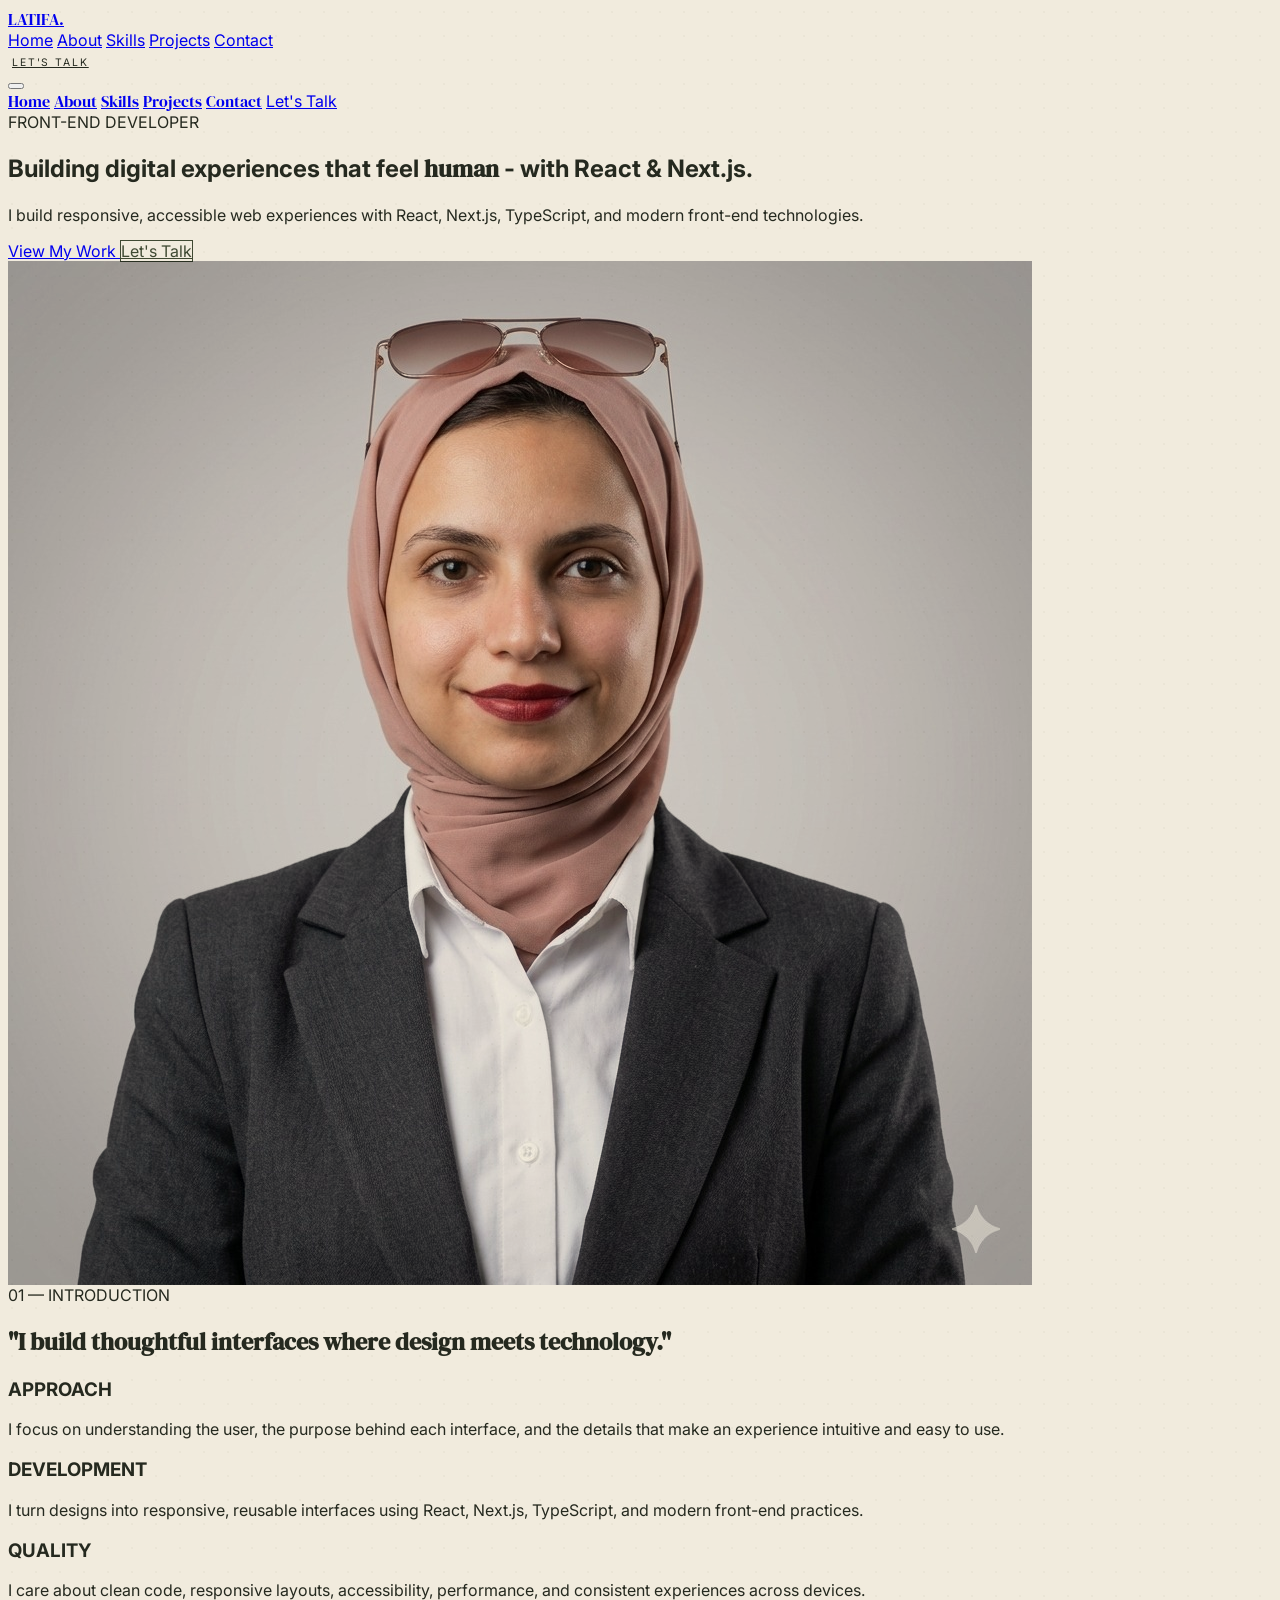
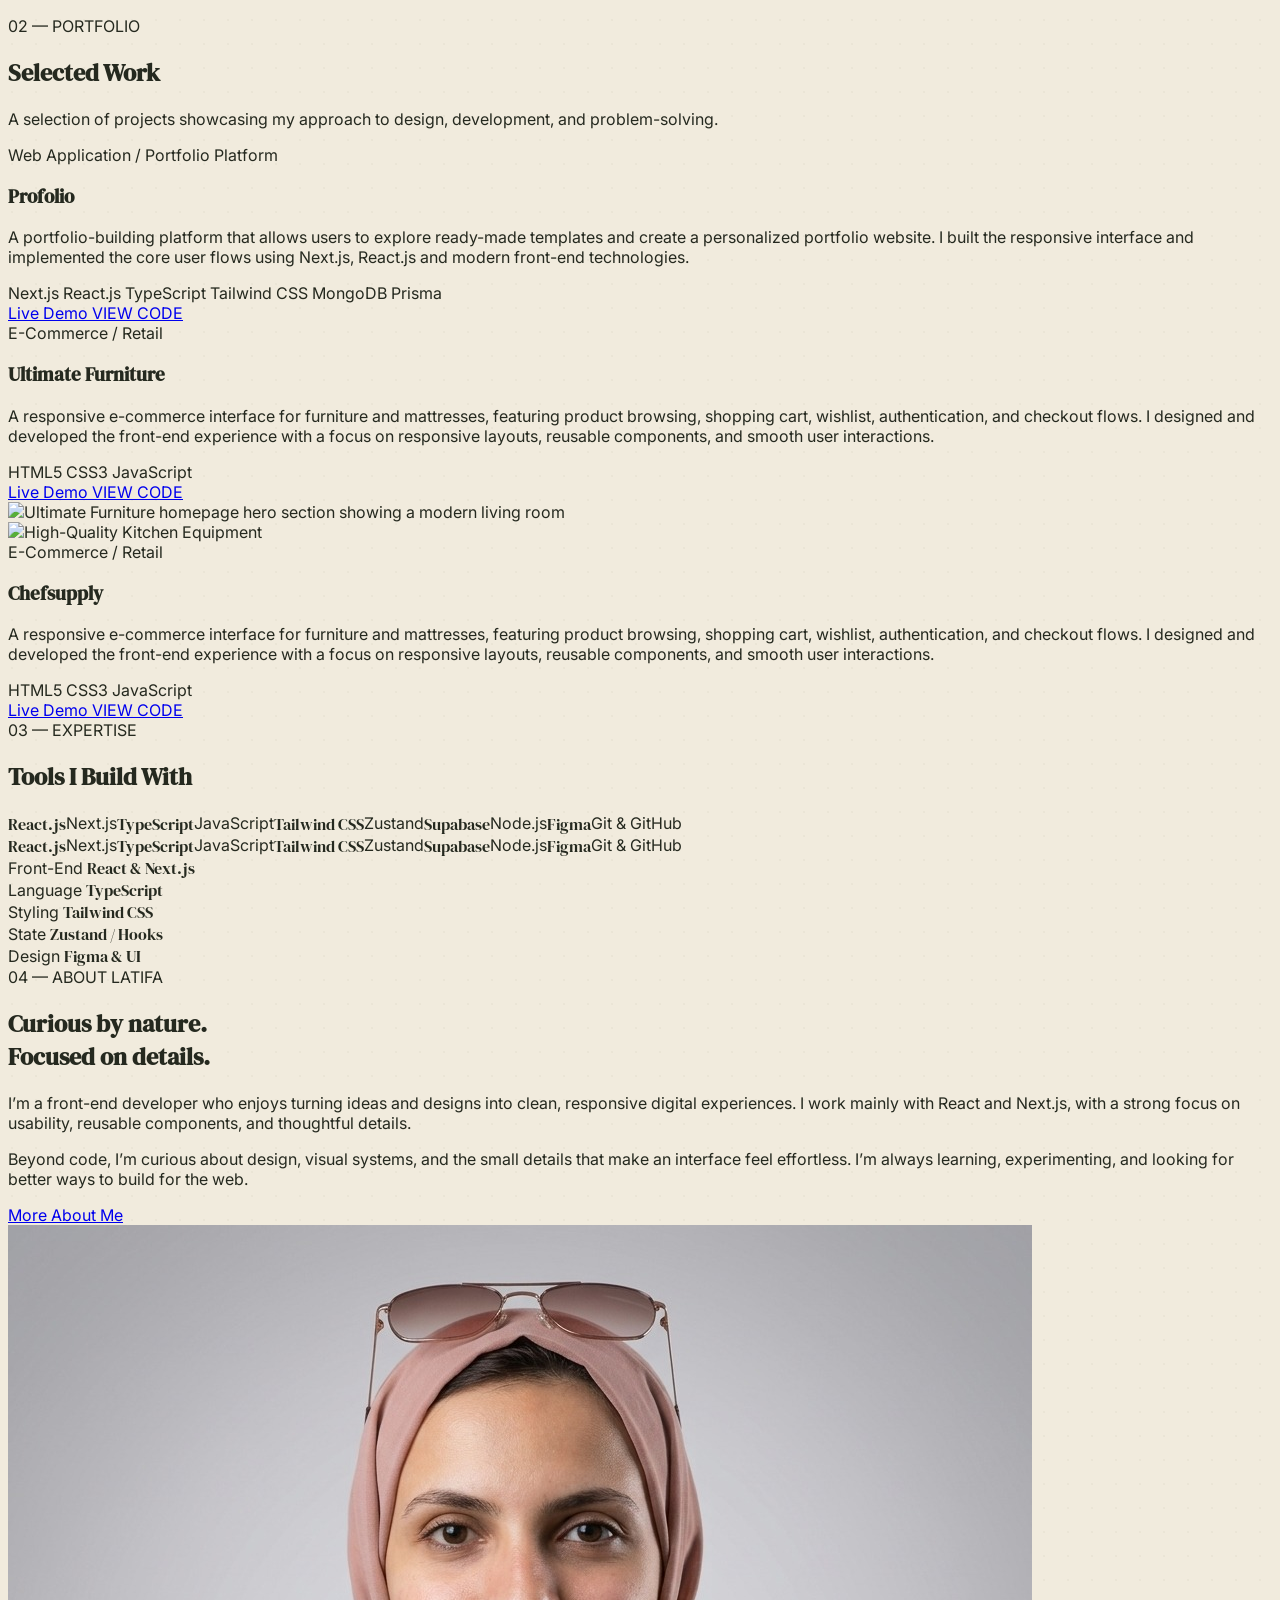
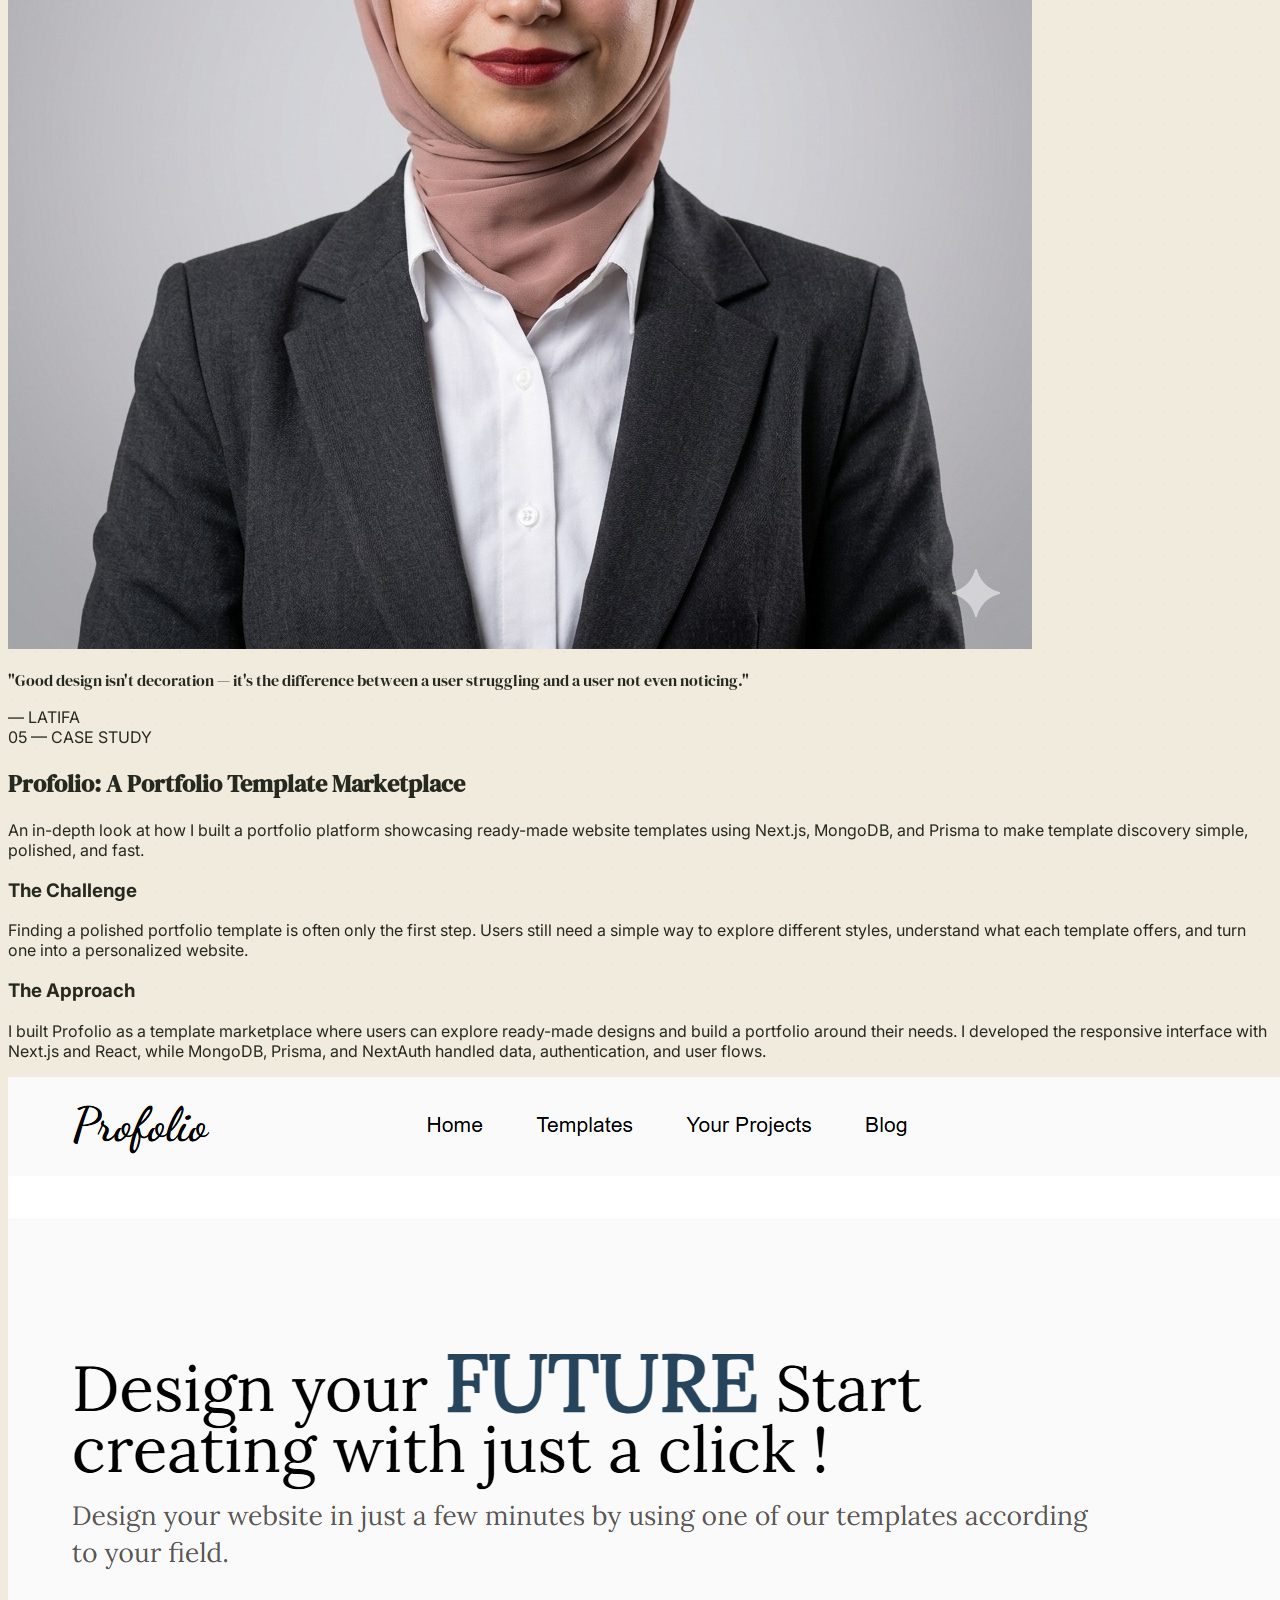
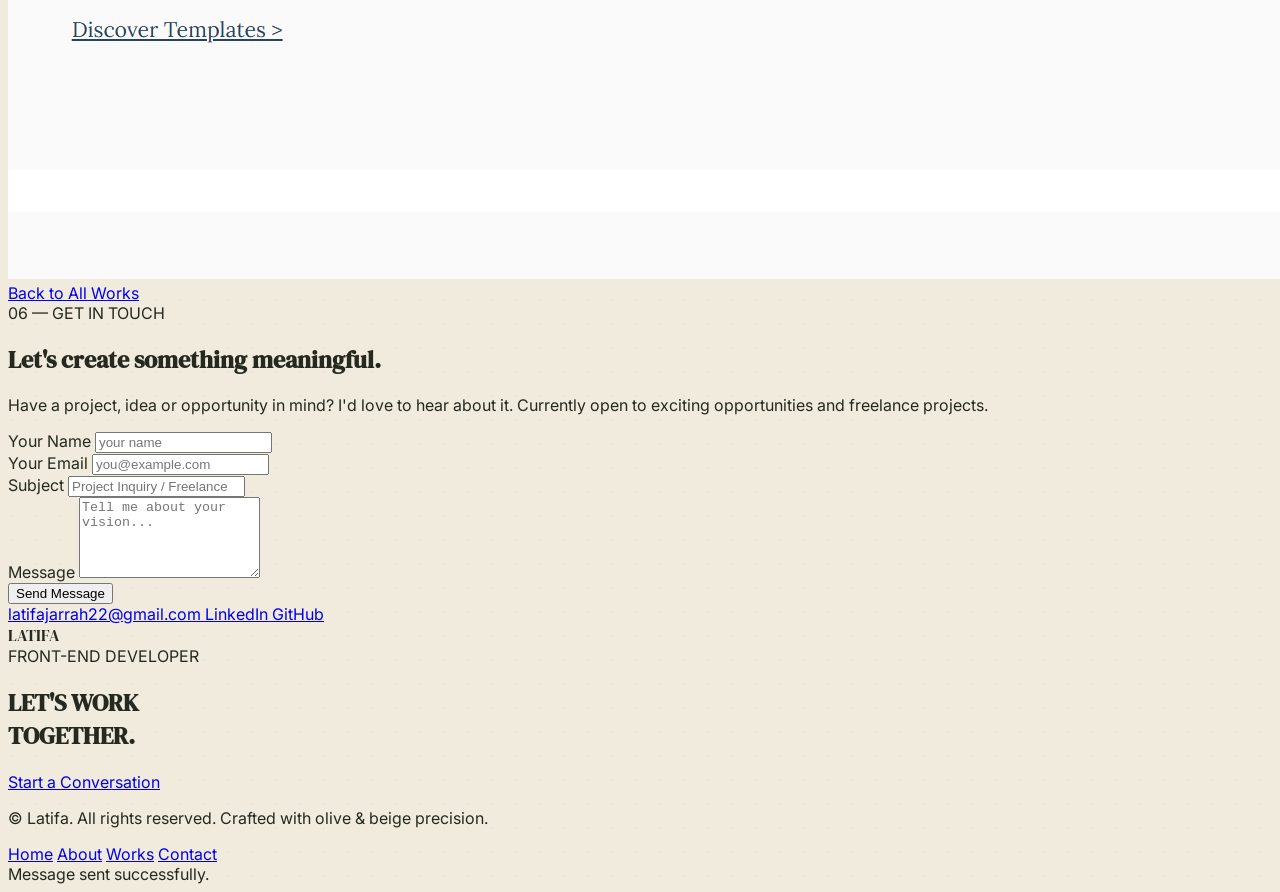
==== commit 1c8acf04: "Update terminology and improve content clarity in index.html" ====
--- a/index.html
+++ b/index.html
@@ -196,7 +196,7 @@
           <a
             href="#works"
             class="nav-link text-sm tracking-widest uppercase text-[#25291F] hover:text-[#B5A27A] transition-colors relative py-1"
-            >Works</a
+            >Projects</a
           >
           <a
             href="#contact"
@@ -248,7 +248,7 @@
       <a
         href="#works"
         class="mobile-link font-serif-editorial text-3xl text-[#3F4932]"
-        >Works</a
+        >Projects</a
       >
       <a
         href="#contact"
@@ -313,17 +313,17 @@
                 >
                   Building digital experiences that feel
                   <span class="font-serif-editorial italic text-[#3F4932]"
-                    >human.</span
-                  >
+                    >human</span
+                  >
+                  - with React & Next.js.
                 </h1>
 
                 <p
                   id="mSub"
                   class="opacity-0 transition-opacity duration-700 max-w-xl mx-auto lg:mx-0 text-sm md:text-base text-[#4A4A4A] font-light leading-relaxed mb-6"
                 >
-                  I design and develop modern, responsive web experiences using
-                  React, Next.js and modern front-end technologies with
-                  meticulous attention to detail.
+                  I build responsive, accessible web experiences with React,
+                  Next.js, TypeScript, and modern front-end technologies.
                 </p>
 
                 <div
@@ -374,8 +374,9 @@
           <h2
             class="font-serif-editorial text-4xl md:text-6xl lg:text-7xl leading-[1.15] text-[#25291F] font-normal"
           >
-            "I turn ideas into clean, interactive and meaningful digital
-            experiences."
+            <!-- "I turn ideas into clean, interactive and meaningful digital
+            experiences." -->
+            "I build thoughtful interfaces where design meets technology."
           </h2>
           <div
             class="mt-12 grid grid-cols-1 md:grid-cols-3 gap-8 pt-12 border-t border-[#D2C9B5]"
@@ -384,33 +385,34 @@
               <h3
                 class="text-xs uppercase tracking-widest text-[#68705B] mb-2 font-semibold"
               >
-                Philosophy
+                APPROACH
               </h3>
               <p class="text-sm text-[#25291F] leading-relaxed">
-                Design is not just what it looks like. It is how it feels, how
-                it moves, and how intuitively it serves the user.
+                I focus on understanding the user, the purpose behind each
+                interface, and the details that make an experience intuitive and
+                easy to use.
               </p>
             </div>
             <div>
               <h3
                 class="text-xs uppercase tracking-widest text-[#68705B] mb-2 font-semibold"
               >
-                Craftsmanship
+                DEVELOPMENT
               </h3>
               <p class="text-sm text-[#25291F] leading-relaxed">
-                Turning designs into pixel-perfect, production-ready interfaces
-                that just work.
+                I turn designs into responsive, reusable interfaces using React,
+                Next.js, TypeScript, and modern front-end practices.
               </p>
             </div>
             <div>
               <h3
                 class="text-xs uppercase tracking-widest text-[#68705B] mb-2 font-semibold"
               >
-                Standard
+                QUALITY
               </h3>
               <p class="text-sm text-[#25291F] leading-relaxed">
-                Fast-loading, accessible interfaces that work seamlessly across
-                every screen size.
+                I care about clean code, responsive layouts, accessibility,
+                performance, and consistent experiences across devices.
               </p>
             </div>
           </div>
@@ -437,8 +439,10 @@
             <p
               class="text-[#68705B] max-w-md mt-4 md:mt-0 text-sm md:text-base leading-relaxed"
             >
-              A selection of projects where design, development and
-              problem-solving come together in harmony.
+              <!-- A selection of projects where design, development and
+              problem-solving come together in harmony. -->
+              A selection of projects showcasing my approach to design,
+              development, and problem-solving.
             </p>
           </div>
 
@@ -452,7 +456,7 @@
                 class="lg:col-span-7 overflow-hidden rounded-2xl border border-[#D2C9B5] relative aspect-[1/1] lg:aspect-[1.2/1] bg-[#E5DDCA]"
               >
                 <div
-                  class="absolute inset-0 bg-cover bg-center group-hover:scale-[1.02] transition-transform duration-700"
+                  class="absolute inset-0 bg-cover bg-center object-cover group-hover:scale-[1.02] transition-transform duration-700"
                   style="
                     background-image: url(&quot;assets/images/image.png&quot;);
                   "
@@ -479,10 +483,11 @@
                 <p
                   class="text-[#4A4A4A] text-sm md:text-base leading-relaxed mb-6"
                 >
-                  A modern, responsive portfolio platform showcasing a curated
-                  collection of professional, ready-made website templates —
-                  built to help users launch their own site quickly and
-                  effortlessly.
+                  A portfolio-building platform that allows users to explore
+                  ready-made templates and create a personalized portfolio
+                  website. I built the responsive interface and implemented the
+                  core user flows using Next.js, React.js and modern front-end
+                  technologies.
                 </p>
                 <div class="flex flex-wrap gap-2 mb-8">
                   <span
@@ -491,27 +496,55 @@
                   >
                   <span
                     class="text-xs px-3 py-1 rounded-full border border-[#D2C9B5] text-[#25291F]"
+                    >React.js</span
+                  >
+                  <span
+                    class="text-xs px-3 py-1 rounded-full border border-[#D2C9B5] text-[#25291F]"
+                    >TypeScript</span
+                  >
+                  <span
+                    class="text-xs px-3 py-1 rounded-full border border-[#D2C9B5] text-[#25291F]"
+                    >Tailwind CSS</span
+                  >
+                  <span
+                    class="text-xs px-3 py-1 rounded-full border border-[#D2C9B5] text-[#25291F]"
                     >MongoDB</span
                   >
                   <span
                     class="text-xs px-3 py-1 rounded-full border border-[#D2C9B5] text-[#25291F]"
                     >Prisma</span
                   >
-                  <span
-                    class="text-xs px-3 py-1 rounded-full border border-[#D2C9B5] text-[#25291F]"
-                    >NextAuth</span
-                  >
                 </div>
-                <a
-                  href="https://github.com/LatifaAlJarrah/Profolio"
-                  class="interactive-el inline-flex items-center gap-3 text-xs uppercase tracking-widest font-semibold text-[#3F4932] group-hover:text-[#B5A27A] transition-colors"
-                >
-                  <span>Explore Case Study</span>
-                  <i
-                    data-lucide="arrow-right"
-                    class="w-4 h-4 transform group-hover:translate-x-1 transition-transform"
-                  ></i>
-                </a>
+                <div class="flex flex-wrap items-center gap-3">
+                  <a
+                    href="https://github.com/LatifaAlJarrah/Profolio"
+                    target="_blank"
+                    rel="noopener noreferrer"
+                    aria-label="Open the Profolio live demo"
+                    class="group/link interactive-el inline-flex items-center gap-3 rounded-full bg-[#3F4932] px-5 py-3 text-xs uppercase tracking-widest font-semibold text-[#F1EBDD] shadow-sm transition-all duration-300 hover:-translate-y-0.5 hover:bg-[#293021] hover:shadow-md focus:outline-none focus:ring-2 focus:ring-[#B5A27A] focus:ring-offset-2 focus:ring-offset-[#F1EBDD]"
+                  >
+                    <i data-lucide="external-link" class="h-4 w-4"></i>
+                    <span>Live Demo</span>
+                    <i
+                      data-lucide="arrow-right"
+                      class="h-4 w-4 transition-transform duration-300 group-hover/link:translate-x-1"
+                    ></i>
+                  </a>
+                  <a
+                    href="https://github.com/LatifaAlJarrah/Profolio"
+                    target="_blank"
+                    rel="noopener noreferrer"
+                    aria-label="View the Profolio source code on GitHub"
+                    class="group/link interactive-el inline-flex items-center gap-3 rounded-full border border-[#3F4932] px-5 py-3 text-xs uppercase tracking-widest font-semibold text-[#3F4932] transition-all duration-300 hover:-translate-y-0.5 hover:bg-[#E5DDCA] focus:outline-none focus:ring-2 focus:ring-[#B5A27A] focus:ring-offset-2 focus:ring-offset-[#F1EBDD]"
+                  >
+                    <i data-lucide="github" class="h-4 w-4"></i>
+                    <span>VIEW CODE</span>
+                    <i
+                      data-lucide="arrow-right"
+                      class="h-4 w-4 transition-transform duration-300 group-hover/link:translate-x-1"
+                    ></i>
+                  </a>
+                </div>
               </div>
             </article>
 
@@ -532,11 +565,11 @@
                 <p
                   class="text-[#68705B] text-sm md:text-base leading-relaxed mb-6"
                 >
-                  A full-featured furniture and mattress e-commerce store with
-                  category browsing, shopping cart, wishlist, user login, and a
-                  complete checkout flow — built to deliver a smooth shopping
-                  experience across product categories like Living Room,
-                  Bedroom, and Home Office.
+                  A responsive e-commerce interface for furniture and
+                  mattresses, featuring product browsing, shopping cart,
+                  wishlist, authentication, and checkout flows. I designed and
+                  developed the front-end experience with a focus on responsive
+                  layouts, reusable components, and smooth user interactions.
                 </p>
                 <div class="flex flex-wrap gap-2 mb-8">
                   <span
@@ -552,16 +585,36 @@
                     >JavaScript</span
                   >
                 </div>
-                <a
-                  href="https://furniture-store-snowy-ten.vercel.app/"
-                  class="interactive-el inline-flex items-center gap-3 text-xs uppercase tracking-widest font-semibold text-[#3F4932] group-hover:text-[#B5A27A] transition-colors"
-                >
-                  <span>Explore Case Study</span>
-                  <i
-                    data-lucide="arrow-right"
-                    class="w-4 h-4 transform group-hover:translate-x-1 transition-transform"
-                  ></i>
-                </a>
+                <div class="flex flex-wrap items-center gap-3">
+                  <a
+                    href="https://furniture-store-snowy-ten.vercel.app/"
+                    target="_blank"
+                    rel="noopener noreferrer"
+                    aria-label="Open the Ultimate Furniture live demo"
+                    class="group/link interactive-el inline-flex items-center gap-3 rounded-full bg-[#3F4932] px-5 py-3 text-xs uppercase tracking-widest font-semibold text-[#F1EBDD] shadow-sm transition-all duration-300 hover:-translate-y-0.5 hover:bg-[#293021] hover:shadow-md focus:outline-none focus:ring-2 focus:ring-[#B5A27A] focus:ring-offset-2 focus:ring-offset-[#F1EBDD]"
+                  >
+                    <i data-lucide="external-link" class="h-4 w-4"></i>
+                    <span>Live Demo</span>
+                    <i
+                      data-lucide="arrow-right"
+                      class="h-4 w-4 transition-transform duration-300 group-hover/link:translate-x-1"
+                    ></i>
+                  </a>
+                  <a
+                    href="https://github.com/LatifaAlJarrah"
+                    target="_blank"
+                    rel="noopener noreferrer"
+                    aria-label="View Ultimate Furniture source code on GitHub"
+                    class="group/link interactive-el inline-flex items-center gap-3 rounded-full border border-[#3F4932] px-5 py-3 text-xs uppercase tracking-widest font-semibold text-[#3F4932] transition-all duration-300 hover:-translate-y-0.5 hover:bg-[#E5DDCA] focus:outline-none focus:ring-2 focus:ring-[#B5A27A] focus:ring-offset-2 focus:ring-offset-[#F1EBDD]"
+                  >
+                    <i data-lucide="github" class="h-4 w-4"></i>
+                    <span>VIEW CODE</span>
+                    <i
+                      data-lucide="arrow-right"
+                      class="h-4 w-4 transition-transform duration-300 group-hover/link:translate-x-1"
+                    ></i>
+                  </a>
+                </div>
               </div>
               <div
                 class="lg:col-span-7 overflow-hidden rounded-2xl border border-[#D2C9B5] relative aspect-[16/10] bg-[#E5DDCA] order-1 lg:order-2"
@@ -603,10 +656,11 @@
                 <p
                   class="text-[#E5DDCA] text-sm md:text-base max-w-2xl leading-relaxed mb-6"
                 >
-                  A commercial kitchen equipment e-commerce store featuring
-                  product categories like charbroilers, ovens, fryers, and prep
-                  tables, seasonal deals, featured products, and a complete shop
-                  experience with FAQ support.
+                  A responsive e-commerce interface for furniture and
+                  mattresses, featuring product browsing, shopping cart,
+                  wishlist, authentication, and checkout flows. I designed and
+                  developed the front-end experience with a focus on responsive
+                  layouts, reusable components, and smooth user interactions.
                 </p>
                 <div class="flex items-center justify-between flex-wrap gap-4">
                   <div class="flex flex-wrap gap-2">
@@ -623,16 +677,38 @@
                       >JavaScript</span
                     >
                   </div>
-                  <a
-                    href="https://chef-supply-mocha.vercel.app/"
-                    class="interactive-el inline-flex items-center gap-3 text-xs uppercase tracking-widest font-semibold text-[#F1EBDD] hover:text-[#B5A27A] transition-colors"
-                  >
-                    <span>Explore Case Study</span>
-                    <i
-                      data-lucide="arrow-right"
-                      class="w-4 h-4 transform group-hover:translate-x-1 transition-transform"
-                    ></i>
-                  </a>
+                  <div
+                    class="flex items-center justify-between flex-wrap gap-4"
+                  >
+                    <a
+                      href="https://chef-supply-mocha.vercel.app/"
+                      target="_blank"
+                      rel="noopener noreferrer"
+                      aria-label="Open the Chefsupply live demo"
+                      class="group/link interactive-el inline-flex items-center gap-3 rounded-full bg-[#F1EBDD] px-5 py-3 text-xs uppercase tracking-widest font-semibold text-[#3F4932] shadow-sm transition-all duration-300 hover:-translate-y-0.5 hover:bg-[#B5A27A] hover:text-[#25291F] hover:shadow-md focus:outline-none focus:ring-2 focus:ring-[#B5A27A] focus:ring-offset-2 focus:ring-offset-[#293021]"
+                    >
+                      <i data-lucide="external-link" class="h-4 w-4"></i>
+                      <span>Live Demo</span>
+                      <i
+                        data-lucide="arrow-right"
+                        class="h-4 w-4 transition-transform duration-300 group-hover/link:translate-x-1"
+                      ></i>
+                    </a>
+                    <a
+                      href="https://github.com/LatifaAlJarrah"
+                      target="_blank"
+                      rel="noopener noreferrer"
+                      aria-label="View Chefsupply source code on GitHub"
+                      class="group/link interactive-el inline-flex items-center gap-3 rounded-full border border-[#F1EBDD]/60 px-5 py-3 text-xs uppercase tracking-widest font-semibold text-[#F1EBDD] transition-all duration-300 hover:-translate-y-0.5 hover:border-[#B5A27A] hover:bg-[#F1EBDD]/10 hover:text-[#B5A27A] focus:outline-none focus:ring-2 focus:ring-[#B5A27A] focus:ring-offset-2 focus:ring-offset-[#293021]"
+                    >
+                      <i data-lucide="github" class="h-4 w-4"></i>
+                      <span>VIEW CODE</span>
+                      <i
+                        data-lucide="arrow-right"
+                        class="h-4 w-4 transition-transform duration-300 group-hover/link:translate-x-1"
+                      ></i>
+                    </a>
+                  </div>
                 </div>
               </div>
             </article>
@@ -811,16 +887,24 @@
               </h2>
               <div class="w-20 h-[1px] bg-[#D2C9B5] mb-8"></div>
               <p class="text-[#4A4A4A] text-base leading-relaxed mb-6">
-                I am a front-end developer based in the intersection of design
+                <!-- I am a front-end developer based in the intersection of design
                 and engineering. My approach borrows from Scandinavian editorial
                 aesthetics and contemporary architecture — creating clean,
-                breathable interfaces where every pixel serves a purpose.
+                breathable interfaces where every pixel serves a purpose. -->
+                I’m a front-end developer who enjoys turning ideas and designs
+                into clean, responsive digital experiences. I work mainly with
+                React and Next.js, with a strong focus on usability, reusable
+                components, and thoughtful details.
               </p>
               <p class="text-[#4A4A4A] text-base leading-relaxed mb-10">
-                When I'm not writing code or refining typographic hierarchies,
+                <!-- When I'm not writing code or refining typographic hierarchies,
                 you'll find me exploring architecture photography, studying
                 natural material textures, or experimenting with generative UI
-                layouts.
+                layouts. -->
+                Beyond code, I’m curious about design, visual systems, and the
+                small details that make an interface feel effortless. I’m always
+                learning, experimenting, and looking for better ways to build
+                for the web.
               </p>
               <a
                 href="#about-detail"
@@ -872,7 +956,7 @@
             >05 — CASE STUDY</span
           >
           <h2
-            class="font-serif-editorial text-4xl md:text-6xl text-[#3F4932] mb-6"
+            class="font-serif-editorial text-4xl md:text-6xl text-[#3F4932] mb-6 max-w-2xl"
           >
             Profolio: A Portfolio Template Marketplace
           </h2>
@@ -890,10 +974,14 @@
                 The Challenge
               </h3>
               <p class="text-sm text-[#4A4A4A] leading-relaxed">
-                Many users wanted a simple way to browse polished website
+                <!-- Many users wanted a simple way to browse polished website
                 templates, compare options quickly, and choose a starting point
                 without building from scratch. Profolio was created to make that
-                discovery process feel clear, curated, and approachable.
+                discovery process feel clear, curated, and approachable. -->
+                Finding a polished portfolio template is often only the first
+                step. Users still need a simple way to explore different styles,
+                understand what each template offers, and turn one into a
+                personalized website.
               </p>
             </div>
             <div class="bg-[#F1EBDD] p-8 rounded-2xl border border-[#D2C9B5]">
@@ -903,11 +991,16 @@
                 The Approach
               </h3>
               <p class="text-sm text-[#4A4A4A] leading-relaxed">
-                I used Next.js to structure the platform and deliver a modern,
+                <!-- I used Next.js to structure the platform and deliver a modern,
                 responsive experience, while MongoDB and Prisma handled the data
                 model for templates and user-facing product content. NextAuth
                 also supported authentication flows, keeping the experience
-                streamlined for both browsing and account-based features.
+                streamlined for both browsing and account-based features. -->
+                I built Profolio as a template marketplace where users can
+                explore ready-made designs and build a portfolio around their
+                needs. I developed the responsive interface with Next.js and
+                React, while MongoDB, Prisma, and NextAuth handled data,
+                authentication, and user flows.
               </p>
             </div>
           </div>
@@ -918,7 +1011,7 @@
             <img
               src="assets/images/image.png"
               alt="Profolio homepage and template gallery interface"
-              class="w-full h-full object-cover"
+              class="w-full h-full "
               loading="lazy"
             />
           </div>
@@ -973,7 +1066,7 @@
                   id="name"
                   required
                   class="w-full bg-[#3F4932]/50 border border-[#B5A27A]/30 rounded-lg px-4 py-3 text-[#F1EBDD] focus:outline-none focus:border-[#B5A27A] transition-colors text-sm"
-                  placeholder="Latifa"
+                  placeholder="your name"
                 />
               </div>
               <div>
@@ -987,7 +1080,7 @@
                   id="email"
                   required
                   class="w-full bg-[#3F4932]/50 border border-[#B5A27A]/30 rounded-lg px-4 py-3 text-[#F1EBDD] focus:outline-none focus:border-[#B5A27A] transition-colors text-sm"
-                  placeholder="latifajarrah22@gmail.com"
+                  placeholder="you@example.com"
                 />
               </div>
             </div>
